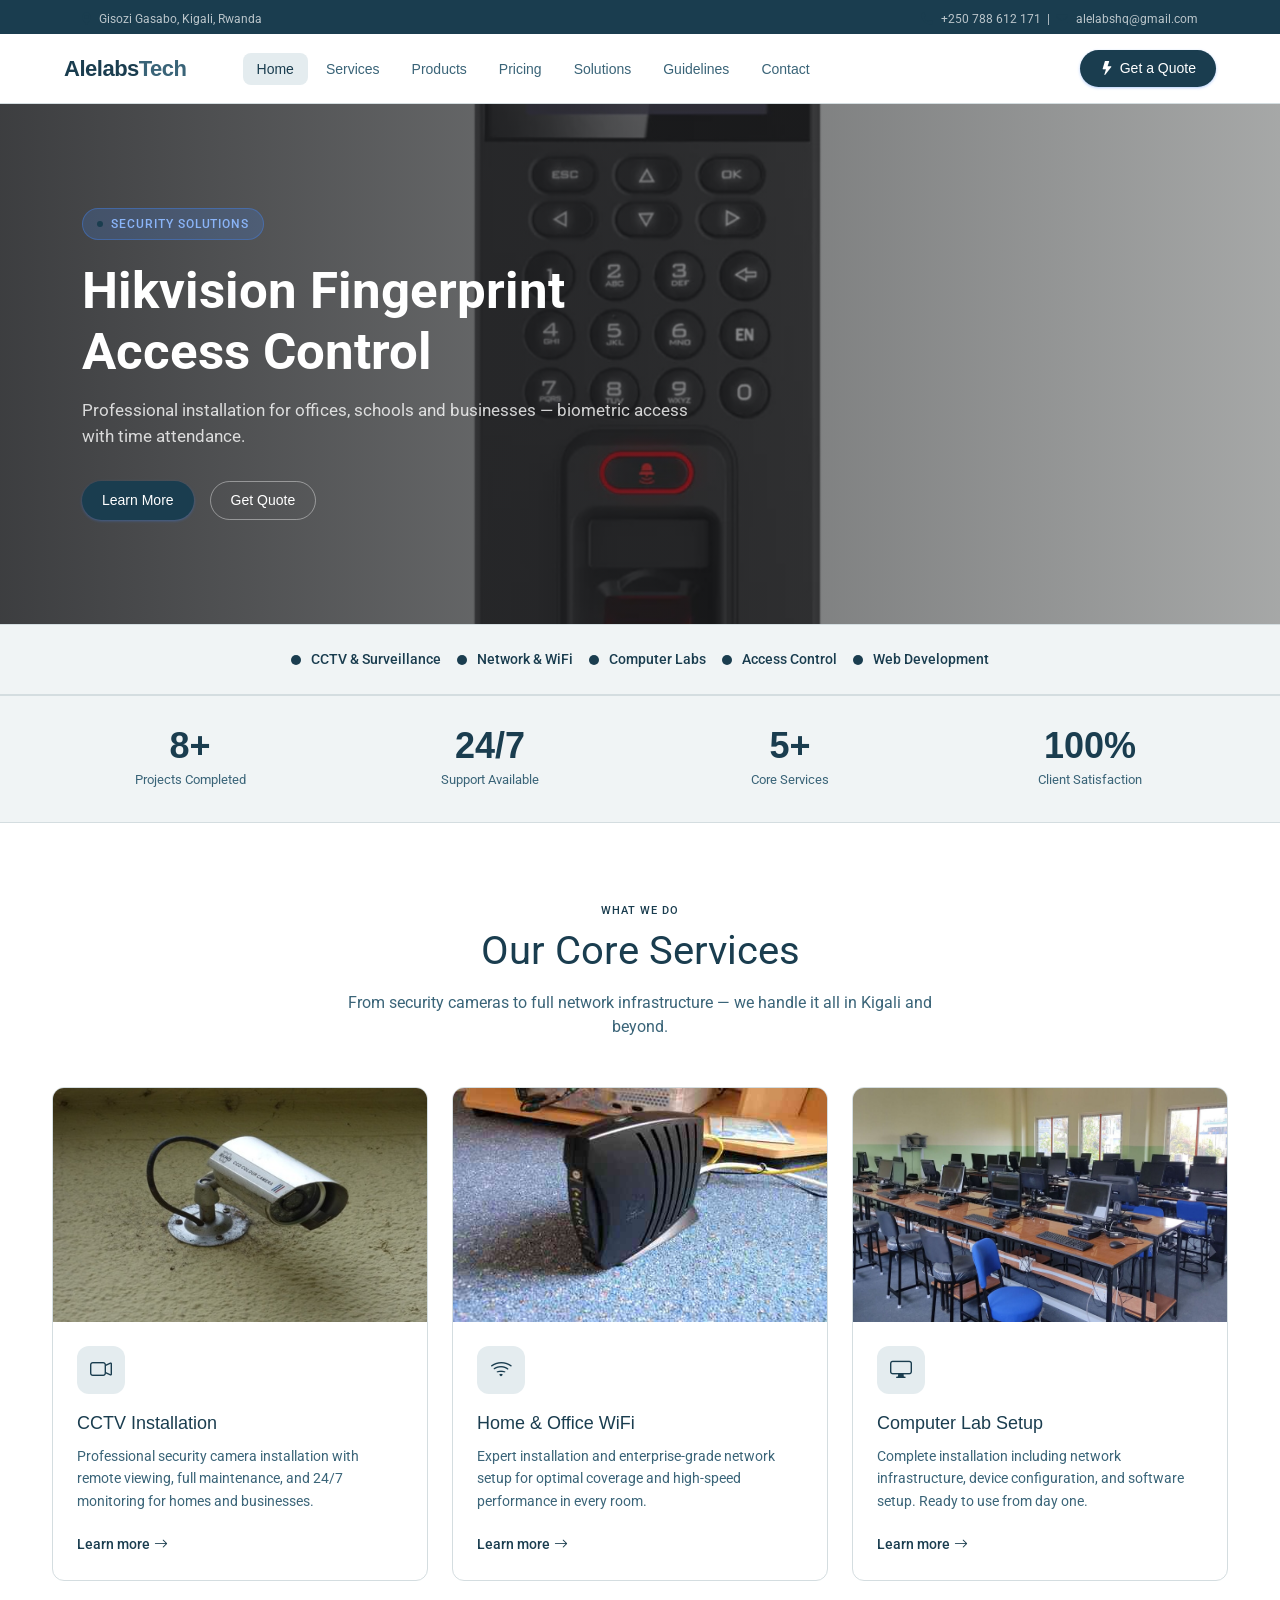
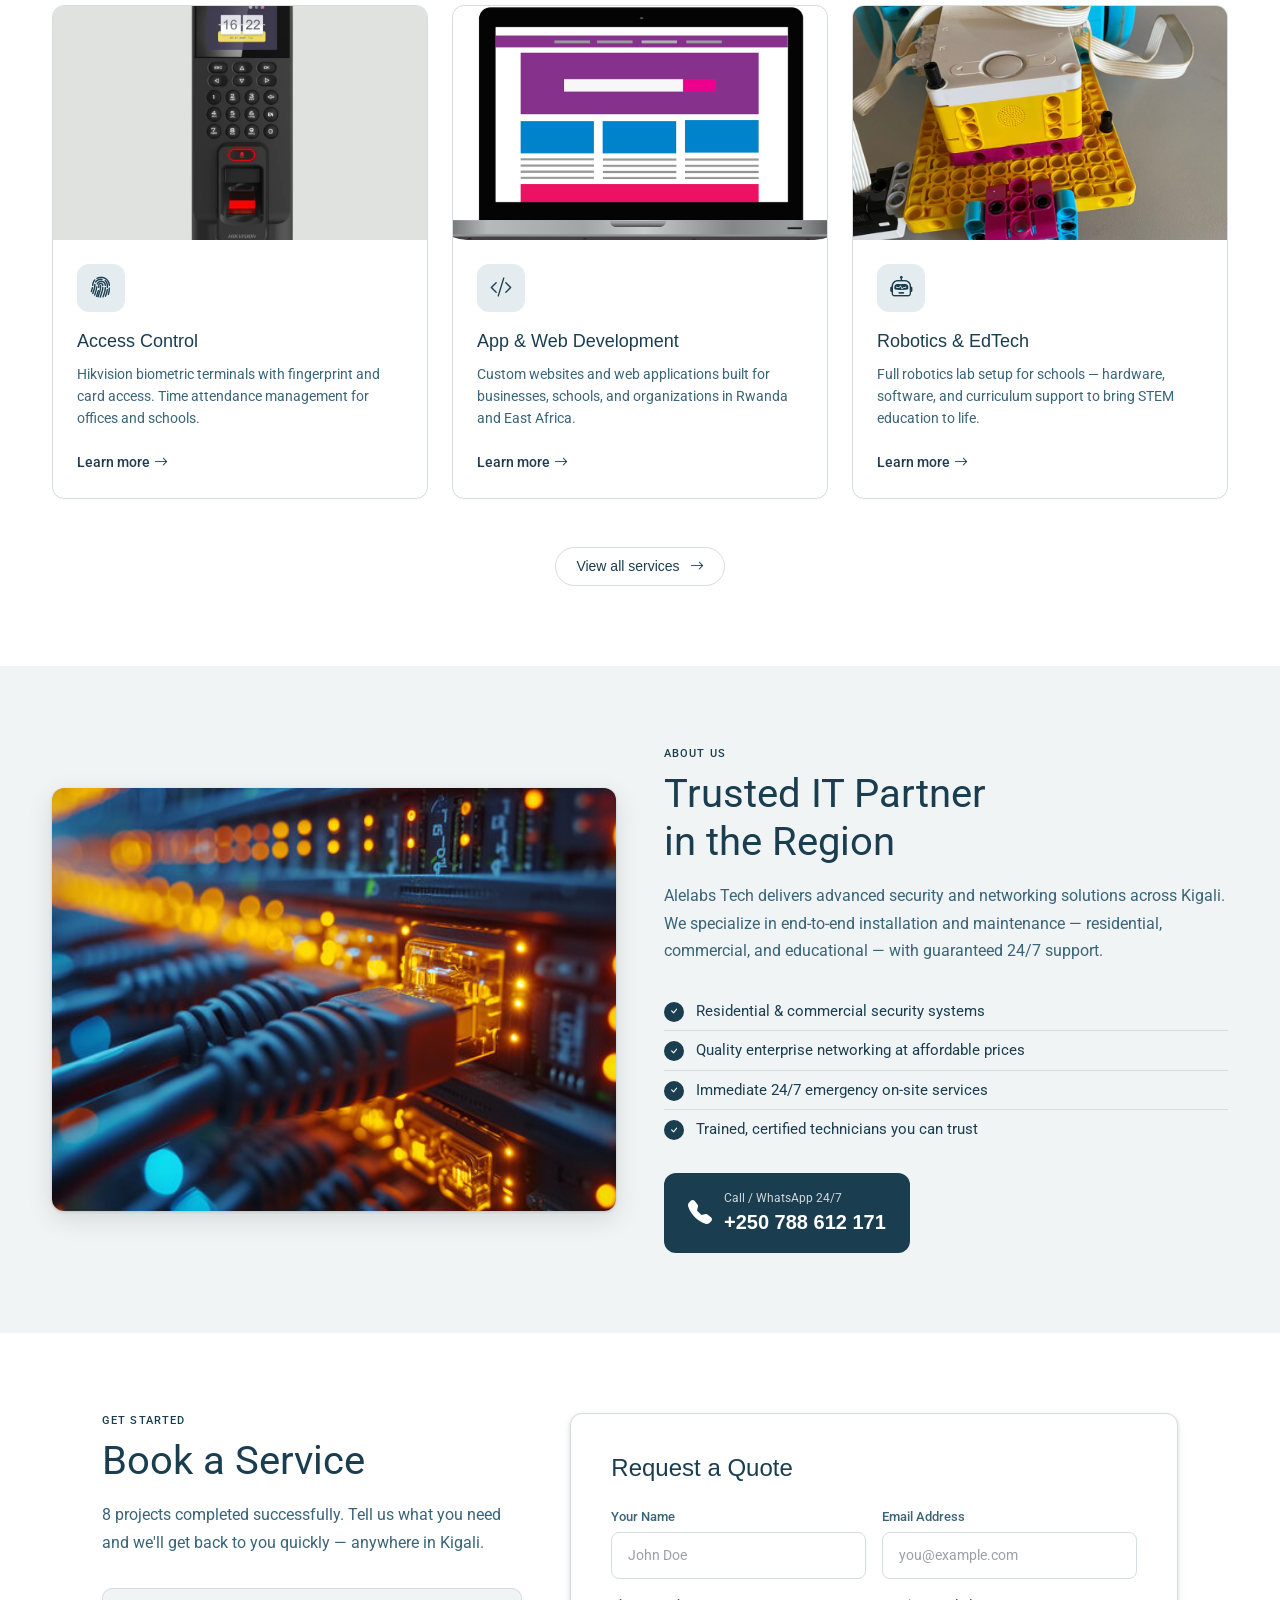
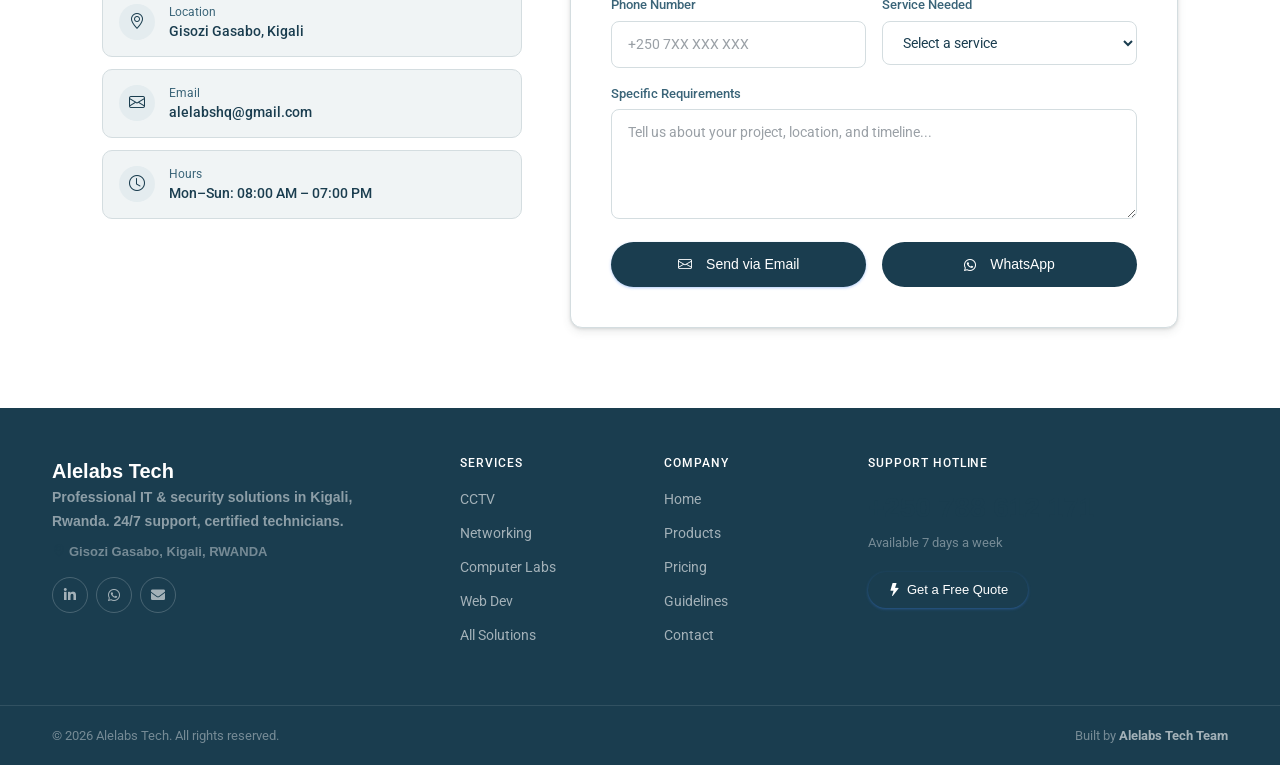
==== index.html @ 0fc512b7 "Update color scheme: Replace all hardcoded colors with CSS variables for consistent branding" ====
<!DOCTYPE html>
<html lang="en">
<head>
  <meta charset="utf-8">
  <title>Alelabs Tech — IT & Network Solutions in Kigali, Rwanda</title>
  <meta name="viewport" content="width=device-width, initial-scale=1.0">
  <meta name="description" content="Alelabs Tech provides professional CCTV, networking, computer lab, and access control solutions in Kigali, Rwanda. 24/7 expert support.">
  <meta name="keywords" content="CCTV installation, network solutions, computer lab, WiFi, Kigali, Rwanda, IT services">
  <link rel="icon" href="img/logo.jpg">

  <!-- Google Fonts -->
  <link rel="preconnect" href="https://fonts.googleapis.com">
  <link rel="preconnect" href="https://fonts.gstatic.com" crossorigin>
  <link href="https://fonts.googleapis.com/css2?family=Google+Sans:wght@400;500;700&family=Roboto:wght@300;400;500&display=swap" rel="stylesheet">

  <!-- Icons & Bootstrap -->
  <link href="https://cdnjs.cloudflare.com/ajax/libs/font-awesome/5.15.4/css/all.min.css" rel="stylesheet">
  <link href="https://cdn.jsdelivr.net/npm/bootstrap-icons@1.10.5/font/bootstrap-icons.css" rel="stylesheet">
  <link href="https://cdn.jsdelivr.net/npm/bootstrap@5.3.0/dist/css/bootstrap.min.css" rel="stylesheet">
  <link href="https://cdnjs.cloudflare.com/ajax/libs/OwlCarousel2/2.3.4/assets/owl.carousel.min.css" rel="stylesheet">

  <link rel="stylesheet" href="css/style.css">
</head>
<body>

<!-- Spinner -->
<div id="spinner">
  <div class="g-spinner"></div>
</div>

<!-- Google 4-color divider -->
<div class="g-divider">
  <span class="d1"></span><span class="d2"></span><span class="d3"></span><span class="d4"></span>
</div>

<!-- Top bar -->
<div class="top-bar d-none d-lg-block">
  <div class="container d-flex justify-content-between">
    <span><i class="fa fa-map-marker-alt me-2" style="color:var(--g-blue)"></i>Gisozi Gasabo, Kigali, Rwanda</span>
    <span>
      <i class="fa fa-phone-alt me-2" style="color:var(--g-blue)"></i>+250 788 612 171
      &nbsp;|&nbsp;
      <i class="fa fa-envelope me-2" style="color:var(--g-blue)"></i>alelabshq@gmail.com
    </span>
  </div>
</div>

<!-- Navbar -->
<nav class="g-navbar" id="navbar">
  <div class="container" style="max-width:1200px;">
    <a href="index.html" class="brand-name me-4" style="font-family:'Google Sans',sans-serif;font-size:22px;font-weight:700;text-decoration:none;color:var(--g-dark);">
      <span class="b">A</span><span class="r">l</span><span class="y">e</span><span class="g">l</span><span class="b2">abs</span><span style="color:var(--g-mid);">Tech</span>
    </a>
    <ul class="g-nav-links" id="navLinks">
      <li><a href="index.html" class="active">Home</a></li>
      <li><a href="#services">Services</a></li>
      <li><a href="products.html">Products</a></li>
      <li><a href="pricing.html">Pricing</a></li>
      <li><a href="solutions.html">Solutions</a></li>
      <li><a href="guidelines.html">Guidelines</a></li>
      <li><a href="contact.html">Contact</a></li>
    </ul>
    <div class="ms-auto d-flex align-items-center gap-2">
      <a href="#book" class="btn-g btn-g-blue d-none d-md-inline-flex">
        <i class="bi bi-lightning-fill"></i> Get a Quote
      </a>
      <button class="g-hamburger" id="hamburger" aria-label="Menu">
        <i class="bi bi-list" style="font-size:24px;"></i>
      </button>
    </div>
  </div>
</nav>

<!-- ===== HERO CAROUSEL ===== -->
<div class="g-hero-carousel position-relative">
  <div class="owl-carousel header-carousel">

    <div class="g-carousel-item">
      <img src="img/Terminal-2.png" alt="Access Control">
      <div class="g-carousel-overlay"></div>
      <div class="container position-relative" style="z-index:3;">
        <div class="g-carousel-content">
          <div style="display:inline-flex;align-items:center;gap:8px;background:rgba(66,133,244,.2);border:1px solid rgba(66,133,244,.4);color:#8ab4f8;font-size:12px;font-weight:500;letter-spacing:.08em;text-transform:uppercase;padding:6px 14px;border-radius:20px;margin-bottom:20px;">
            <span style="width:6px;height:6px;border-radius:50%;background:var(--g-blue);"></span> Security Solutions
          </div>
          <h1>Hikvision Fingerprint<br>Access Control</h1>
          <p>Professional installation for offices, schools and businesses — biometric access with time attendance.</p>
          <div class="d-flex gap-3 flex-wrap">
            <a href="contact.html" class="btn-g btn-g-blue">Learn More</a>
            <a href="#book" class="btn-g btn-g-outline" style="color:var(--g-white);border-color:rgba(255,255,255,.4);">Get Quote</a>
          </div>
        </div>
      </div>
    </div>

    <div class="g-carousel-item">
      <img src="img/cctvbg.jpg" alt="CCTV Installation">
      <div class="g-carousel-overlay"></div>
      <div class="container position-relative" style="z-index:3;">
        <div class="g-carousel-content">
          <div style="display:inline-flex;align-items:center;gap:8px;background:rgba(234,67,53,.2);border:1px solid rgba(234,67,53,.4);color:#f28b82;font-size:12px;font-weight:500;letter-spacing:.08em;text-transform:uppercase;padding:6px 14px;border-radius:20px;margin-bottom:20px;">
            <span style="width:6px;height:6px;border-radius:50%;background:var(--g-blue);"></span> CCTV & Surveillance
          </div>
          <h1>Professional CCTV<br>Installation</h1>
          <p>Expert security camera setup for homes and businesses. Complete installation with ongoing maintenance included.</p>
          <div class="d-flex gap-3 flex-wrap">
            <a href="service-cctv.html" class="btn-g btn-g-blue">Learn More</a>
            <a href="#book" class="btn-g btn-g-outline" style="color:var(--g-white);border-color:rgba(255,255,255,.4);">Get Quote</a>
          </div>
        </div>
      </div>
    </div>

    <div class="g-carousel-item">
      <img src="img/bgs1.jpg" alt="Network Solutions">
      <div class="g-carousel-overlay"></div>
      <div class="container position-relative" style="z-index:3;">
        <div class="g-carousel-content">
          <div style="display:inline-flex;align-items:center;gap:8px;background:rgba(52,168,83,.2);border:1px solid rgba(52,168,83,.4);color:#81c995;font-size:12px;font-weight:500;letter-spacing:.08em;text-transform:uppercase;padding:6px 14px;border-radius:20px;margin-bottom:20px;">
            <span style="width:6px;height:6px;border-radius:50%;background:var(--g-blue);"></span> Network Infrastructure
          </div>
          <h1>Enterprise Network<br>Solutions</h1>
          <p>Professional WiFi installation and network infrastructure for optimal coverage and performance.</p>
          <div class="d-flex gap-3 flex-wrap">
            <a href="service-networking.html" class="btn-g btn-g-blue">Learn More</a>
            <a href="#book" class="btn-g btn-g-outline" style="color:var(--g-white);border-color:rgba(255,255,255,.4);">Get Quote</a>
          </div>
        </div>
      </div>
    </div>

    <div class="g-carousel-item">
      <img src="img/labres.jpg" alt="Computer Lab Setup">
      <div class="g-carousel-overlay"></div>
      <div class="container position-relative" style="z-index:3;">
        <div class="g-carousel-content">
          <div style="display:inline-flex;align-items:center;gap:8px;background:rgba(251,188,5,.2);border:1px solid rgba(251,188,5,.4);color:#fdd663;font-size:12px;font-weight:500;letter-spacing:.08em;text-transform:uppercase;padding:6px 14px;border-radius:20px;margin-bottom:20px;">
            <span style="width:6px;height:6px;border-radius:50%;background:var(--g-blue);"></span> EdTech Infrastructure
          </div>
          <h1>Advanced Computer<br>Lab Setup</h1>
          <p>Complete lab installation — network, devices, software. Ready to learn from day one.</p>
          <div class="d-flex gap-3 flex-wrap">
            <a href="service-lab.html" class="btn-g btn-g-blue">Learn More</a>
            <a href="#book" class="btn-g btn-g-outline" style="color:var(--g-white);border-color:rgba(255,255,255,.4);">Get Quote</a>
          </div>
        </div>
      </div>
    </div>
  </div>
</div>

<!-- ===== SOLUTIONS STRIP ===== -->
<div class="g-solutions">
  <div class="container" style="max-width:1200px;">
    <div class="row g-3 justify-content-center">
      <div class="col-6 col-md-auto">
        <div class="g-solution-item">
          <span class="g-solution-dot" style="background:var(--g-blue);"></span>CCTV & Surveillance
        </div>
      </div>
      <div class="col-6 col-md-auto">
        <div class="g-solution-item">
          <span class="g-solution-dot" style="background:var(--g-blue);"></span>Network & WiFi
        </div>
      </div>
      <div class="col-6 col-md-auto">
        <div class="g-solution-item">
          <span class="g-solution-dot" style="background:var(--g-blue);"></span>Computer Labs
        </div>
      </div>
      <div class="col-6 col-md-auto">
        <div class="g-solution-item">
          <span class="g-solution-dot" style="background:var(--g-blue);"></span>Access Control
        </div>
      </div>
      <div class="col-6 col-md-auto">
        <div class="g-solution-item">
          <span class="g-solution-dot" style="background:var(--g-blue);"></span>Web Development
        </div>
      </div>
    </div>
  </div>
</div>

<!-- ===== STAT STRIP ===== -->
<div class="g-stat-strip">
  <div class="container" style="max-width:1200px;">
    <div class="row g-4 text-center">
      <div class="col-6 col-md-3">
        <div class="g-stat">
          <div class="g-stat-num" style="color:var(--g-blue);">8+</div>
          <div class="g-stat-label">Projects Completed</div>
        </div>
      </div>
      <div class="col-6 col-md-3">
        <div class="g-stat">
          <div class="g-stat-num" style="color:var(--g-blue);">24/7</div>
          <div class="g-stat-label">Support Available</div>
        </div>
      </div>
      <div class="col-6 col-md-3">
        <div class="g-stat">
          <div class="g-stat-num" style="color:var(--g-blue);">5+</div>
          <div class="g-stat-label">Core Services</div>
        </div>
      </div>
      <div class="col-6 col-md-3">
        <div class="g-stat">
          <div class="g-stat-num" style="color:var(--g-blue);">100%</div>
          <div class="g-stat-label">Client Satisfaction</div>
        </div>
      </div>
    </div>
  </div>
</div>

<!-- ===== SERVICES ===== -->
<section class="g-section" id="services">
  <div class="container" style="max-width:1200px;">
    <div class="text-center mb-5">
      <div class="g-section-label">What We Do</div>
      <h2 class="g-section-title">Our Core Services</h2>
      <p class="g-section-sub mx-auto" style="margin-top:8px;color:var(--g-mid);">From security cameras to full network infrastructure — we handle it all in Kigali and beyond.</p>
    </div>

    <div class="row g-4">
      <!-- CCTV -->
      <div class="col-lg-4 col-md-6">
        <div class="g-card">
          <img src="img/camera-1639219 (1).jpg" alt="CCTV Installation">
          <div class="g-card-body">
            <div class="g-card-icon" style="background:var(--g-blue-bg);">
              <i class="bi bi-camera-video" style="color:var(--g-blue);"></i>
            </div>
            <div class="g-card-title">CCTV Installation</div>
            <p class="g-card-text">Professional security camera installation with remote viewing, full maintenance, and 24/7 monitoring for homes and businesses.</p>
            <a href="service-cctv.html" class="g-card-link">Learn more <i class="bi bi-arrow-right"></i></a>
          </div>
        </div>
      </div>

      <!-- WiFi -->
      <div class="col-lg-4 col-md-6">
        <div class="g-card">
          <img src="img/wifirouter.jpg" alt="WiFi Solutions">
          <div class="g-card-body">
            <div class="g-card-icon" style="background:var(--g-blue-bg);">
              <i class="bi bi-wifi" style="color:var(--g-blue);"></i>
            </div>
            <div class="g-card-title">Home & Office WiFi</div>
            <p class="g-card-text">Expert installation and enterprise-grade network setup for optimal coverage and high-speed performance in every room.</p>
            <a href="service-networking.html" class="g-card-link">Learn more <i class="bi bi-arrow-right"></i></a>
          </div>
        </div>
      </div>

      <!-- Lab -->
      <div class="col-lg-4 col-md-6">
        <div class="g-card">
          <img src="img/labres.jpg" alt="Computer Lab">
          <div class="g-card-body">
            <div class="g-card-icon" style="background:var(--g-blue-bg);">
              <i class="bi bi-display" style="color:var(--g-blue);"></i>
            </div>
            <div class="g-card-title">Computer Lab Setup</div>
            <p class="g-card-text">Complete installation including network infrastructure, device configuration, and software setup. Ready to use from day one.</p>
            <a href="service-lab.html" class="g-card-link">Learn more <i class="bi bi-arrow-right"></i></a>
          </div>
        </div>
      </div>

      <!-- Access Control -->
      <div class="col-lg-4 col-md-6">
        <div class="g-card">
          <img src="img/Terminal-2.png" alt="Access Control">
          <div class="g-card-body">
            <div class="g-card-icon" style="background:var(--g-blue-bg);">
              <i class="bi bi-fingerprint" style="color:var(--g-blue);"></i>
            </div>
            <div class="g-card-title">Access Control</div>
            <p class="g-card-text">Hikvision biometric terminals with fingerprint and card access. Time attendance management for offices and schools.</p>
            <a href="contact.html" class="g-card-link">Learn more <i class="bi bi-arrow-right"></i></a>
          </div>
        </div>
      </div>

      <!-- Web Dev -->
      <div class="col-lg-4 col-md-6">
        <div class="g-card">
          <img src="img/webdev.png" alt="Web Development">
          <div class="g-card-body">
            <div class="g-card-icon" style="background:var(--g-blue-bg);">
              <i class="bi bi-code-slash" style="color:var(--g-blue);"></i>
            </div>
            <div class="g-card-title">App & Web Development</div>
            <p class="g-card-text">Custom websites and web applications built for businesses, schools, and organizations in Rwanda and East Africa.</p>
            <a href="service-website.html" class="g-card-link">Learn more <i class="bi bi-arrow-right"></i></a>
          </div>
        </div>
      </div>

      <!-- Robotics/EdTech -->
      <div class="col-lg-4 col-md-6">
        <div class="g-card">
          <img src="img/robots1.jpg" alt="Robotics Lab">
          <div class="g-card-body">
            <div class="g-card-icon" style="background:var(--g-blue-bg);">
              <i class="bi bi-robot" style="color:var(--g-blue);"></i>
            </div>
            <div class="g-card-title">Robotics & EdTech</div>
            <p class="g-card-text">Full robotics lab setup for schools — hardware, software, and curriculum support to bring STEM education to life.</p>
            <a href="solutions.html" class="g-card-link">Learn more <i class="bi bi-arrow-right"></i></a>
          </div>
        </div>
      </div>
    </div>

    <div class="text-center mt-5">
      <a href="service.html" class="btn-g btn-g-outline">View all services <i class="bi bi-arrow-right ms-1"></i></a>
    </div>
  </div>
</section>

<!-- ===== ABOUT ===== -->
<section class="g-section g-about">
  <div class="container" style="max-width:1200px;">
    <div class="row g-5 align-items-center">
      <div class="col-lg-6 order-2 order-lg-1">
        <img src="img/bgs.jpg" alt="Alelabs Tech Team" class="g-hero-image">
      </div>
      <div class="col-lg-6 order-1 order-lg-2">
        <div class="g-section-label">About Us</div>
        <h2 class="g-section-title">Trusted IT Partner<br>in the Region</h2>
        <p style="font-size:16px;color:var(--g-mid);line-height:1.7;margin-bottom:28px;">
          Alelabs Tech delivers advanced security and networking solutions across Kigali. We specialize in end-to-end installation and maintenance — residential, commercial, and educational — with guaranteed 24/7 support.
        </p>
        <ul class="g-checklist mb-4">
          <li>
            <span class="g-check-icon"><i class="bi bi-check" style="font-size:12px;"></i></span>
            Residential &amp; commercial security systems
          </li>
          <li>
            <span class="g-check-icon"><i class="bi bi-check" style="font-size:12px;"></i></span>
            Quality enterprise networking at affordable prices
          </li>
          <li>
            <span class="g-check-icon"><i class="bi bi-check" style="font-size:12px;"></i></span>
            Immediate 24/7 emergency on-site services
          </li>
          <li>
            <span class="g-check-icon"><i class="bi bi-check" style="font-size:12px;"></i></span>
            Trained, certified technicians you can trust
          </li>
        </ul>
        <div class="g-contact-chip d-inline-flex">
          <i class="bi bi-telephone-fill g-contact-chip-icon"></i>
          <div>
            <small>Call / WhatsApp 24/7</small>
            <strong>+250 788 612 171</strong>
          </div>
        </div>
      </div>
    </div>
  </div>
</section>

<!-- ===== BOOKING ===== -->
<section class="g-section" id="book" style="background:var(--g-white);">
  <div class="container" style="max-width:1100px;">
    <div class="row g-5">
      <div class="col-lg-5">
        <div class="g-section-label">Get Started</div>
        <h2 class="g-section-title">Book a Service</h2>
        <p style="font-size:16px;color:var(--g-mid);line-height:1.7;margin-bottom:32px;">
          8 projects completed successfully. Tell us what you need and we'll get back to you quickly — anywhere in Kigali.
        </p>

        <!-- contact chips -->
        <div style="display:flex;flex-direction:column;gap:12px;">
          <div style="display:flex;align-items:center;gap:14px;padding:14px 16px;border:1px solid var(--g-border);border-radius:10px;background:var(--g-light);">
            <div style="width:36px;height:36px;border-radius:50%;background:var(--g-blue-bg);display:flex;align-items:center;justify-content:center;">
              <i class="bi bi-geo-alt" style="color:var(--g-blue);"></i>
            </div>
            <div>
              <div style="font-size:12px;color:var(--g-mid);">Location</div>
              <div style="font-size:14px;font-weight:500;color:var(--g-dark);">Gisozi Gasabo, Kigali</div>
            </div>
          </div>
          <div style="display:flex;align-items:center;gap:14px;padding:14px 16px;border:1px solid var(--g-border);border-radius:10px;background:var(--g-light);">
            <div style="width:36px;height:36px;border-radius:50%;background:var(--g-blue-bg);display:flex;align-items:center;justify-content:center;">
              <i class="bi bi-envelope" style="color:var(--g-blue);"></i>
            </div>
            <div>
              <div style="font-size:12px;color:var(--g-mid);">Email</div>
              <div style="font-size:14px;font-weight:500;color:var(--g-dark);">alelabshq@gmail.com</div>
            </div>
          </div>
          <div style="display:flex;align-items:center;gap:14px;padding:14px 16px;border:1px solid var(--g-border);border-radius:10px;background:var(--g-light);">
            <div style="width:36px;height:36px;border-radius:50%;background:var(--g-blue-bg);display:flex;align-items:center;justify-content:center;">
              <i class="bi bi-clock" style="color:var(--g-blue);"></i>
            </div>
            <div>
              <div style="font-size:12px;color:var(--g-mid);">Hours</div>
              <div style="font-size:14px;font-weight:500;color:var(--g-dark);">Mon–Sun: 08:00 AM – 07:00 PM</div>
            </div>
          </div>
        </div>
      </div>

      <div class="col-lg-7">
        <div class="g-form-card">
          <h4 style="font-family:'Google Sans',sans-serif;font-weight:500;color:var(--g-dark);margin-bottom:24px;">Request a Quote</h4>
          <form id="home-booking-form">
            <div class="row g-3">
              <div class="col-md-6">
                <label class="g-label">Your Name</label>
                <input type="text" name="name" class="g-form-control" placeholder="John Doe" required>
              </div>
              <div class="col-md-6">
                <label class="g-label">Email Address</label>
                <input type="email" name="email" class="g-form-control" placeholder="you@example.com" required>
              </div>
              <div class="col-md-6">
                <label class="g-label">Phone Number</label>
                <input type="tel" name="phone" class="g-form-control" placeholder="+250 7XX XXX XXX">
              </div>
              <div class="col-md-6">
                <label class="g-label">Service Needed</label>
                <select name="service" class="g-form-control" required>
                  <option value="">Select a service</option>
                  <option>CCTV Installation</option>
                  <option>Network Solutions</option>
                  <option>Computer Lab Setup</option>
                  <option>Access Control</option>
                  <option>App & Website Services</option>
                  <option>Robotics / EdTech</option>
                </select>
              </div>
              <div class="col-12">
                <label class="g-label">Specific Requirements</label>
                <textarea name="requirements" class="g-form-control" rows="4" placeholder="Tell us about your project, location, and timeline..."></textarea>
              </div>
              <div class="col-12">
                <div class="d-flex gap-3">
                  <button type="button" id="home-quote-email-btn" class="btn-g btn-g-blue" style="flex:1;justify-content:center;padding:12px;">
                    <i class="bi bi-envelope me-2"></i>Send via Email
                  </button>
                  <button type="button" id="home-quote-whatsapp-btn" class="btn-g btn-g-green" style="flex:1;justify-content:center;padding:12px;">
                    <i class="fab fa-whatsapp me-2"></i>WhatsApp
                  </button>
                </div>
              </div>
            </div>
          </form>
        </div>
      </div>
    </div>
  </div>
</section>

<!-- ===== FOOTER ===== -->
<footer class="g-footer">
  <div class="container" style="max-width:1200px;">
    <div class="row g-5">
      <div class="col-lg-4">
        <span class="g-footer-brand">
          <span>Alelabs Tech
        </span>
        <p style="font-size:14px;color:rgba(255,255,255,.5);line-height:1.7;margin-bottom:8px;">
          Professional IT & security solutions in Kigali, Rwanda. 24/7 support, certified technicians.
        </p>
        <p style="font-size:13px;color:rgba(255,255,255,.4);">
          <i class="bi bi-geo-alt me-1" style="color:var(--g-blue);"></i>Gisozi Gasabo, Kigali, RWANDA
        </p>
        <div class="g-social">
          <a href="#"><i class="fab fa-linkedin-in"></i></a>
          <a href="#"><i class="fab fa-whatsapp"></i></a>
          <a href="mailto:alelabshq@gmail.com"><i class="fa fa-envelope"></i></a>
        </div>
      </div>

      <div class="col-6 col-lg-2">
        <h6>Services</h6>
        <ul class="g-footer-links">
          <li><a href="service-cctv.html">CCTV</a></li>
          <li><a href="service-networking.html">Networking</a></li>
          <li><a href="service-lab.html">Computer Labs</a></li>
          <li><a href="service-website.html">Web Dev</a></li>
          <li><a href="solutions.html">All Solutions</a></li>
        </ul>
      </div>

      <div class="col-6 col-lg-2">
        <h6>Company</h6>
        <ul class="g-footer-links">
          <li><a href="index.html">Home</a></li>
          <li><a href="products.html">Products</a></li>
          <li><a href="pricing.html">Pricing</a></li>
          <li><a href="guidelines.html">Guidelines</a></li>
          <li><a href="contact.html">Contact</a></li>
        </ul>
      </div>

      <div class="col-lg-4">
        <h6>Support Hotline</h6>
        <div style="font-size:28px;font-family:'Google Sans',sans-serif;font-weight:700;color:var(--g-blue);margin-bottom:4px;">+250 788 612 171</div>
        <p style="font-size:13px;color:rgba(255,255,255,.4);margin-bottom:20px;">Available 7 days a week</p>
        <a href="#book" class="btn-g btn-g-blue" style="font-size:13px;">
          <i class="bi bi-lightning-fill"></i> Get a Free Quote
        </a>
      </div>
    </div>
  </div>

  <div class="g-footer-bottom">
    <div class="container d-flex justify-content-between flex-wrap gap-2" style="max-width:1200px;">
      <span>&copy; 2026 Alelabs Tech. All rights reserved.</span>
      <span>Built by <strong style="color:rgba(255,255,255,.6);">Alelabs Tech Team</strong></span>
    </div>
  </div>
</footer>

<!-- ===== SCRIPTS ===== -->
<script src="https://code.jquery.com/jquery-3.6.0.min.js"></script>
<script src="https://cdn.jsdelivr.net/npm/bootstrap@5.3.0/dist/js/bootstrap.bundle.min.js"></script>
<script src="https://cdnjs.cloudflare.com/ajax/libs/OwlCarousel2/2.3.4/owl.carousel.min.js"></script>

<script>
  // Spinner
  window.addEventListener('load', function() {
    setTimeout(function() {
      var s = document.getElementById('spinner');
      s.classList.add('hide');
    }, 600);
  });

  // Hamburger
  document.getElementById('hamburger').addEventListener('click', function() {
    document.getElementById('navLinks').classList.toggle('open');
  });

  // Carousel
  $(document).ready(function() {
    if ($.fn.owlCarousel) {
      $(".header-carousel").owlCarousel({
        autoplay: true,
        autoplayTimeout: 5000,
        smartSpeed: 1000,
        items: 1,
        loop: true,
        nav: false,
        dots: false,
        animateOut: 'fadeOut'
      });
    }
  });

  // WhatsApp booking
  document.getElementById('home-quote-whatsapp-btn').addEventListener('click', function() {
    var f = document.getElementById('home-booking-form');
    var msg = encodeURIComponent(
      'Hello Alelabs Tech!\n\nService: ' + f.service.value +
      '\nName: ' + f.name.value +
      '\nPhone: ' + f.phone.value +
      '\nNotes: ' + f.requirements.value
    );
    window.open('https://wa.me/250788612171?text=' + msg, '_blank');
  });

  // Email booking
  document.getElementById('home-quote-email-btn').addEventListener('click', function() {
    var f = document.getElementById('home-booking-form');
    var subject = encodeURIComponent('Service Quote: ' + f.service.value);
    var body = encodeURIComponent(
      'Hello,\n\nService: ' + f.service.value +
      '\nName: ' + f.name.value +
      '\nPhone: ' + f.phone.value +
      '\nNotes: ' + f.requirements.value
    );
    window.location.href = 'mailto:alelabshq@gmail.com?subject=' + subject + '&body=' + body;
  });

  // Sticky nav shadow
  window.addEventListener('scroll', function() {
    var nav = document.getElementById('navbar');
    if (window.scrollY > 10) {
      nav.style.boxShadow = '0 1px 3px rgba(60,64,67,.15), 0 4px 8px rgba(60,64,67,.1)';
    } else {
      nav.style.boxShadow = 'none';
    }
  });
</script>
</body>
</html>
---- css/style.css ----
/* =========================================
   ALELABS TECH — Google-Inspired Design
   ========================================= */

@import url('https://fonts.googleapis.com/css2?family=Google+Sans:wght@400;500;700&family=Roboto:wght@300;400;500;700&display=swap');

:root {
  --g-blue:   #1A3D4F;
  --g-red:    #1A3D4F;
  --g-yellow: #1A3D4F;
  --g-green:  #1A3D4F;
  --g-dark:   #1A3D4F;
  --g-mid:    #3A6478;
  --g-light:  #F0F4F5;
  --g-white:  #FFFFFF;
  --g-border: #D4DDE0;
  --g-blue-bg:#E4ECEF;
  --g-shadow: 0 1px 3px rgba(60,64,67,.15), 0 4px 8px rgba(60,64,67,.10);
  --g-shadow-hover: 0 1px 3px rgba(60,64,67,.20), 0 8px 24px rgba(60,64,67,.15);
  --g-radius: 8px;
  --g-radius-lg: 12px;
  --g-radius-pill: 24px;
}

*, *::before, *::after { box-sizing: border-box; }

body {
  font-family: 'Roboto', sans-serif;
  color: var(--g-dark);
  background: var(--g-white);
  margin: 0;
  -webkit-font-smoothing: antialiased;
}

h1, h2, h3, h4, h5, .brand-name {
  font-family: 'Google Sans', 'Roboto', sans-serif;
  font-weight: 500;
}

/* ---- SPINNER ---- */
#spinner {
  position: fixed; inset: 0; background: #fff;
  display: flex; align-items: center; justify-content: center;
  z-index: 9999; transition: opacity .4s;
}
#spinner.hide { opacity: 0; pointer-events: none; }

.g-spinner {
  width: 40px; height: 40px;
  border-radius: 50%;
  border: 3px solid var(--g-border);
  border-top-color: var(--g-blue);
  animation: gspin .8s linear infinite;
}
@keyframes gspin { to { transform: rotate(360deg); } }

/* ---- TOP BAR ---- */
.top-bar {
  background: var(--g-dark);
  color: rgba(255,255,255,.7);
  font-size: 12px;
  padding: 6px 0;
  font-family: 'Roboto', sans-serif;
}
.top-bar a { color: rgba(255,255,255,.7); text-decoration: none; }
.top-bar a:hover { color: #fff; }

/* ---- NAVBAR ---- */
.g-navbar {
  background: var(--g-white);
  border-bottom: 1px solid var(--g-border);
  position: sticky; top: 0; z-index: 1000;
  padding: 0;
}
.g-navbar .container {
  display: flex; align-items: center;
  padding: 16px 24px; gap: 32px;
}
.brand-name {
  font-size: 22px;
  font-weight: 700;
  letter-spacing: -0.5px;
  text-decoration: none;
  color: var(--g-dark);
}
.brand-name span.b { color: var(--g-blue); }
.brand-name span.r { color: var(--g-red); }
.brand-name span.y { color: var(--g-yellow); }
.brand-name span.g { color: var(--g-green); }
.brand-name span.b2 { color: var(--g-blue); }

.g-nav-links {
  display: flex; align-items: center; gap: 4px;
  list-style: none; margin: 0; padding: 0; flex: 1;
}
.g-nav-links a {
  font-family: 'Google Sans', sans-serif;
  font-size: 14px; font-weight: 500;
  color: var(--g-mid);
  text-decoration: none;
  padding: 8px 14px;
  border-radius: var(--g-radius);
  transition: background .15s, color .15s;
}
.g-nav-links a:hover, .g-nav-links a.active {
  background: var(--g-blue-bg);
  color: var(--g-blue);
}

.btn-g {
  display: inline-flex; align-items: center; gap: 6px;
  font-family: 'Google Sans', sans-serif;
  font-size: 14px; font-weight: 500;
  padding: 8px 20px;
  border-radius: var(--g-radius-pill);
  border: none; cursor: pointer;
  text-decoration: none; transition: .2s;
  white-space: nowrap;
}
.btn-g-blue {
  background: var(--g-blue); color: #fff;
  box-shadow: 0 1px 3px rgba(66,133,244,.4);
}
.btn-g-blue:hover {
  background: #1a73e8; color: #fff;
  box-shadow: 0 2px 6px rgba(66,133,244,.5);
}
.btn-g-outline {
  background: transparent; color: var(--g-blue);
  border: 1px solid var(--g-border);
}
.btn-g-outline:hover { background: var(--g-blue-bg); }
.btn-g-white { background: #fff; color: var(--g-dark); }
.btn-g-white:hover { background: #f1f3f4; }
.btn-g-green { background: var(--g-green); color: #fff; }
.btn-g-green:hover { background: #2d9248; color: #fff; }

/* hamburger */
.g-hamburger {
  display: none; background: none; border: none;
  padding: 8px; cursor: pointer; color: var(--g-mid);
}

/* ---- HERO ---- */
.g-hero {
  padding: 80px 0 60px;
  background: var(--g-white);
  position: relative; overflow: hidden;
}
.g-hero-bg-dots {
  position: absolute; inset: 0;
  background-image: radial-gradient(circle, var(--g-border) 1px, transparent 1px);
  background-size: 32px 32px;
  opacity: .5;
  pointer-events: none;
}
.g-hero-eyebrow {
  display: inline-flex; align-items: center; gap: 8px;
  font-size: 12px; font-weight: 500; letter-spacing: .08em; text-transform: uppercase;
  color: var(--g-blue); background: var(--g-blue-bg);
  padding: 6px 14px; border-radius: 20px; margin-bottom: 24px;
}
.g-hero h1 {
  font-size: clamp(36px, 5vw, 60px);
  line-height: 1.15;
  color: var(--g-dark);
  margin: 0 0 20px;
  font-weight: 400;
}
.g-hero h1 strong { font-weight: 700; }
.g-hero p {
  font-size: 18px; line-height: 1.7;
  color: var(--g-mid); max-width: 540px; margin: 0 0 36px;
}
.g-hero-actions { display: flex; gap: 12px; flex-wrap: wrap; }
.g-hero-image {
  border-radius: var(--g-radius-lg);
  box-shadow: var(--g-shadow-hover);
  width: 100%; object-fit: cover;
  aspect-ratio: 4/3;
}

/* ---- STAT STRIP ---- */
.g-stat-strip {
  background: var(--g-light);
  border-top: 1px solid var(--g-border);
  border-bottom: 1px solid var(--g-border);
  padding: 32px 0;
}
.g-stat { text-align: center; }
.g-stat-num {
  font-family: 'Google Sans', sans-serif;
  font-size: 36px; font-weight: 700;
  line-height: 1;
  margin-bottom: 6px;
}
.g-stat-label { font-size: 13px; color: var(--g-mid); }

/* ---- SECTION HEADERS ---- */
.g-section { padding: 80px 0; }
.g-section-label {
  font-size: 11px; letter-spacing: .1em; text-transform: uppercase;
  color: var(--g-blue); font-weight: 500; margin-bottom: 8px;
}
.g-section-title {
  font-size: clamp(28px, 4vw, 40px);
  font-weight: 400; color: var(--g-dark);
  margin: 0 0 16px;
}
.g-section-sub {
  font-size: 16px; color: var(--g-mid); max-width: 600px;
}

/* ---- SERVICE CARDS ---- */
.g-card {
  background: var(--g-white);
  border: 1px solid var(--g-border);
  border-radius: var(--g-radius-lg);
  overflow: hidden;
  transition: box-shadow .2s, transform .2s;
  height: 100%;
}
.g-card:hover {
  box-shadow: var(--g-shadow-hover);
  transform: translateY(-4px);
}
.g-card img {
  width: 100%; aspect-ratio: 16/10;
  object-fit: cover; display: block;
}
.g-card-body { padding: 24px; }
.g-card-icon {
  width: 48px; height: 48px; border-radius: 12px;
  display: flex; align-items: center; justify-content: center;
  margin-bottom: 16px; font-size: 22px;
}
.g-card-title {
  font-family: 'Google Sans', sans-serif;
  font-size: 18px; font-weight: 500;
  color: var(--g-dark); margin: 0 0 8px;
}
.g-card-text { font-size: 14px; color: var(--g-mid); line-height: 1.6; margin: 0 0 20px; }
.g-card-link {
  font-size: 14px; font-weight: 500;
  color: var(--g-blue); text-decoration: none;
  display: inline-flex; align-items: center; gap: 4px;
}
.g-card-link:hover { text-decoration: underline; }

/* ---- ABOUT SECTION ---- */
.g-about { background: var(--g-light); }
.g-checklist { list-style: none; padding: 0; margin: 0 0 32px; }
.g-checklist li {
  display: flex; align-items: flex-start; gap: 12px;
  font-size: 15px; color: var(--g-dark);
  padding: 8px 0; border-bottom: 1px solid var(--g-border);
}
.g-checklist li:last-child { border-bottom: none; }
.g-check-icon {
  width: 20px; height: 20px; border-radius: 50%;
  background: var(--g-green); color: #fff;
  display: flex; align-items: center; justify-content: center;
  font-size: 11px; flex-shrink: 0; margin-top: 2px;
}
.g-contact-chip {
  display: inline-flex; align-items: center; gap: 12px;
  background: var(--g-blue); color: #fff;
  padding: 16px 24px; border-radius: var(--g-radius-lg);
}
.g-contact-chip-icon { font-size: 24px; }
.g-contact-chip small { font-size: 12px; opacity: .8; display: block; }
.g-contact-chip strong { font-size: 20px; font-family: 'Google Sans', sans-serif; }

/* ---- BOOKING SECTION ---- */
.g-form-card {
  background: var(--g-white);
  border: 1px solid var(--g-border);
  border-radius: var(--g-radius-lg);
  padding: 40px;
  box-shadow: var(--g-shadow);
}
.g-form-control {
  width: 100%; padding: 12px 16px;
  border: 1px solid var(--g-border);
  border-radius: var(--g-radius);
  font-family: 'Roboto', sans-serif;
  font-size: 14px; color: var(--g-dark);
  background: var(--g-white);
  transition: border-color .15s, box-shadow .15s;
  outline: none;
}
.g-form-control:focus {
  border-color: var(--g-blue);
  box-shadow: 0 0 0 3px rgba(66,133,244,.15);
}
.g-form-control::placeholder { color: #9AA0A6; }
.g-label {
  font-size: 13px; font-weight: 500; color: var(--g-mid);
  margin-bottom: 6px; display: block;
}

/* ---- PRODUCT CHIP ---- */
.g-chip {
  display: inline-flex; align-items: center; gap: 6px;
  font-size: 12px; font-weight: 500;
  padding: 4px 12px; border-radius: 16px;
  border: 1px solid var(--g-border);
  color: var(--g-mid); background: var(--g-white);
}

/* ---- FOOTER ---- */
.g-footer {
  background: var(--g-dark); color: rgba(255,255,255,.7);
  padding: 48px 0 0;
}
.g-footer-brand {
  font-family: 'Google Sans', sans-serif;
  font-size: 20px; color: #fff;
  font-weight: 700; margin-bottom: 8px;
  display: block;
}
.g-footer h6 {
  font-size: 12px; text-transform: uppercase;
  letter-spacing: .08em; color: #fff; margin-bottom: 16px;
}
.g-footer-links { list-style: none; padding: 0; margin: 0; }
.g-footer-links li { margin-bottom: 10px; }
.g-footer-links a {
  font-size: 14px; color: rgba(255,255,255,.6);
  text-decoration: none; transition: color .15s;
}
.g-footer-links a:hover { color: #fff; }
.g-footer-bottom {
  border-top: 1px solid rgba(255,255,255,.1);
  margin-top: 48px; padding: 20px 0;
  font-size: 13px; color: rgba(255,255,255,.4);
}
.g-social {
  display: flex; gap: 8px; margin-top: 16px;
}
.g-social a {
  width: 36px; height: 36px; border-radius: 50%;
  border: 1px solid rgba(255,255,255,.2);
  display: flex; align-items: center; justify-content: center;
  color: rgba(255,255,255,.6); font-size: 14px;
  text-decoration: none; transition: .2s;
}
.g-social a:hover { background: rgba(255,255,255,.1); color: #fff; }

/* ---- DIVIDER COLORS ---- */
.g-divider { height: 4px; display: flex; }
.g-divider span { flex: 1; }
.g-divider .d1 { background: var(--g-blue); }
.g-divider .d2 { background: var(--g-red); }
.g-divider .d3 { background: var(--g-yellow); }
.g-divider .d4 { background: var(--g-green); }

/* ---- CAROUSEL ---- */
.g-hero-carousel { position: relative; }
.g-carousel-item {
  min-height: 520px; position: relative; display: flex;
  align-items: center;
}
.g-carousel-item img {
  position: absolute; inset: 0;
  width: 100%; height: 100%; object-fit: cover;
}
.g-carousel-overlay {
  position: absolute; inset: 0;
  background: linear-gradient(90deg, rgba(32,33,36,.85) 0%, rgba(32,33,36,.3) 100%);
}
.g-carousel-content {
  position: relative; z-index: 2;
  padding: 60px 0; max-width: 640px;
}
.g-carousel-content h1 {
  font-size: clamp(28px, 4vw, 52px);
  color: #fff; font-weight: 700; margin-bottom: 16px;
}
.g-carousel-content p { font-size: 17px; color: rgba(255,255,255,.8); margin-bottom: 32px; }
.g-carousel-dots {
  position: absolute; bottom: 24px; left: 50%;
  transform: translateX(-50%);
  display: flex; gap: 8px; z-index: 10;
}
.g-dot {
  width: 8px; height: 8px; border-radius: 50%;
  background: rgba(255,255,255,.4); cursor: pointer;
  transition: .2s; border: none;
}
.g-dot.active { background: #fff; width: 24px; border-radius: 4px; }
.g-carousel-arrow {
  position: absolute; top: 50%; transform: translateY(-50%);
  width: 44px; height: 44px; border-radius: 50%;
  background: rgba(255,255,255,.15); backdrop-filter: blur(8px);
  border: 1px solid rgba(255,255,255,.3);
  color: #fff; cursor: pointer; z-index: 10;
  display: flex; align-items: center; justify-content: center;
  transition: .2s;
}
.g-carousel-arrow:hover { background: rgba(255,255,255,.25); }
.g-carousel-arrow.prev { left: 20px; }
.g-carousel-arrow.next { right: 20px; }

/* ---- SOLUTIONS STRIP ---- */
.g-solutions {
  background: var(--g-light);
  border-top: 1px solid var(--g-border);
  border-bottom: 1px solid var(--g-border);
  padding: 24px 0;
}
.g-solution-item {
  display: flex; align-items: center; gap: 10px;
  font-size: 14px; color: var(--g-dark); font-weight: 500;
}
.g-solution-dot {
  width: 10px; height: 10px; border-radius: 50%; flex-shrink: 0;
}

/* ---- RESPONSIVE ---- */
@media (max-width: 768px) {
  .g-nav-links { display: none; }
  .g-nav-links.open { display: flex; flex-direction: column; position: absolute; top: 100%; left: 0; right: 0; background: #fff; border-bottom: 1px solid var(--g-border); padding: 12px 24px; }
  .g-hamburger { display: flex; }
  .g-hero { padding: 48px 0 40px; }
  .g-hero h1 { font-size: 32px; }
  .g-form-card { padding: 24px; }
  .g-carousel-item { min-height: 380px; }
  .g-carousel-content { padding: 40px 0; }
}
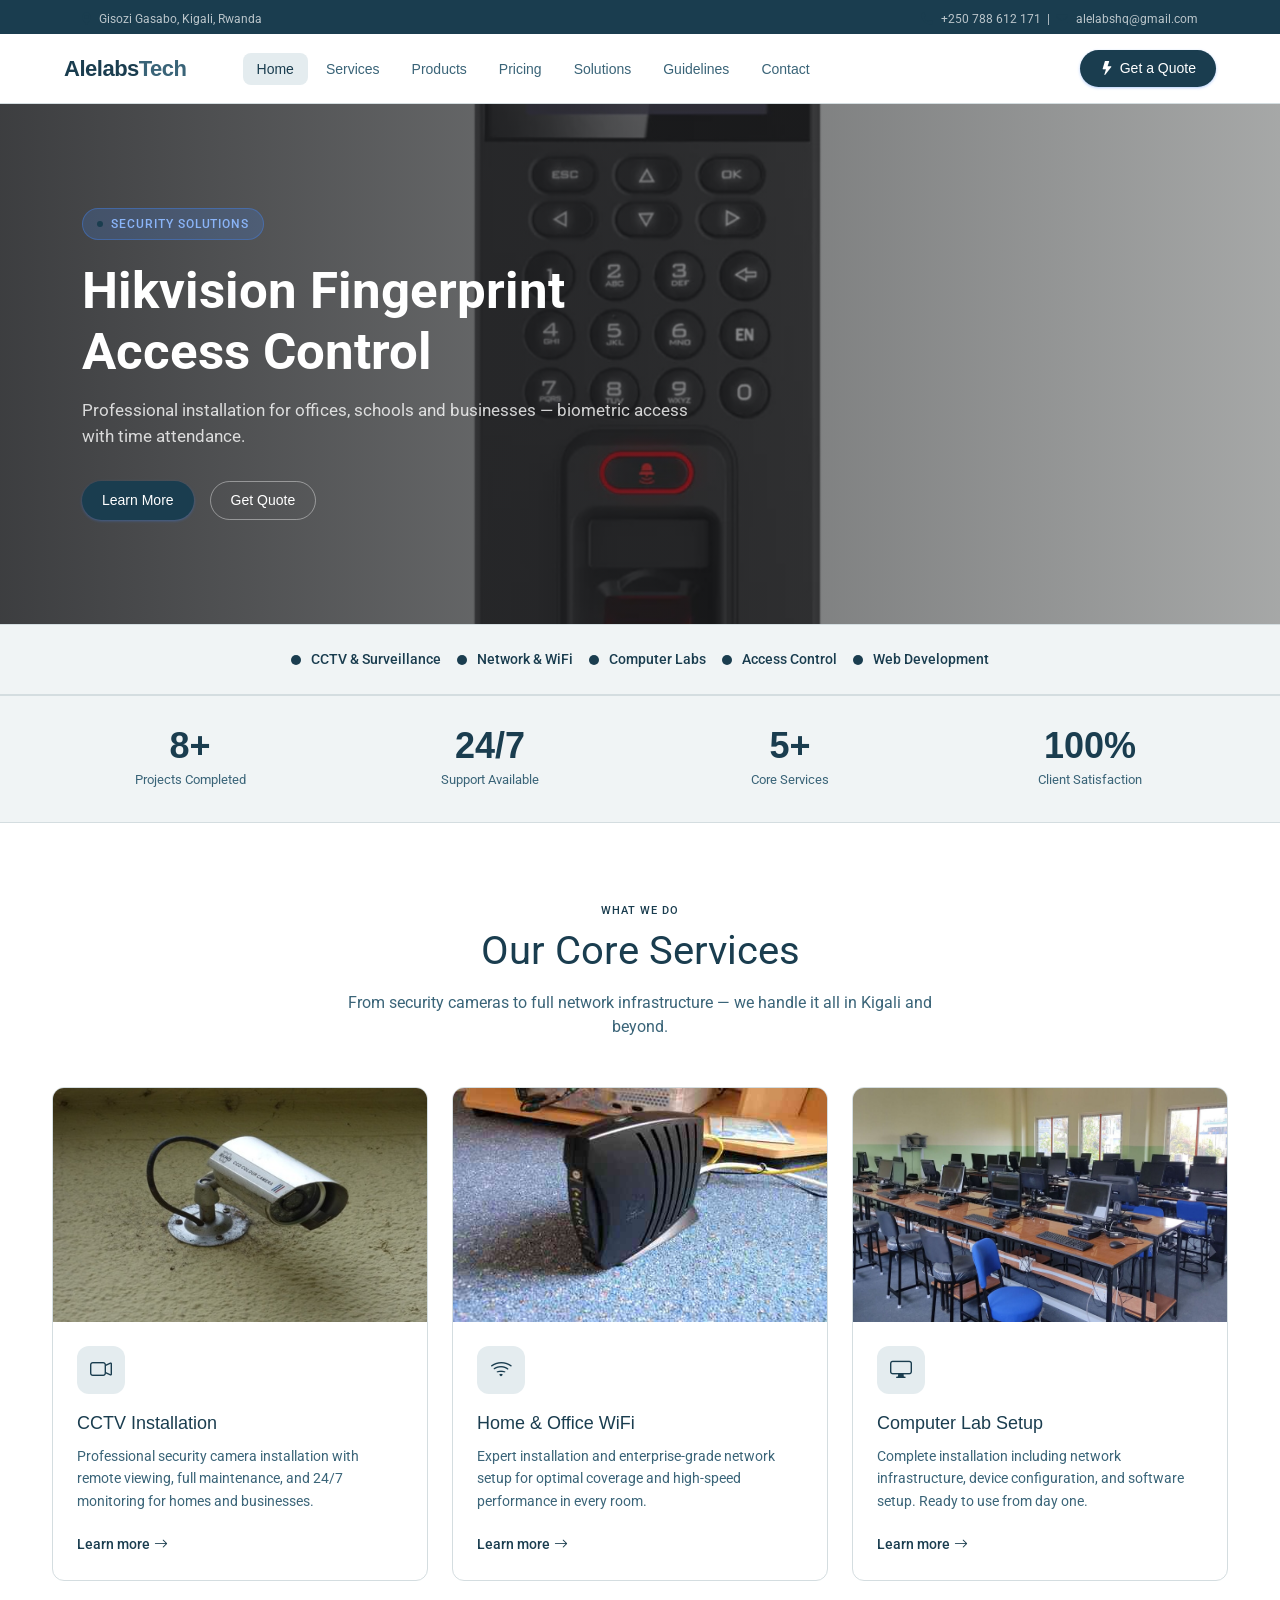
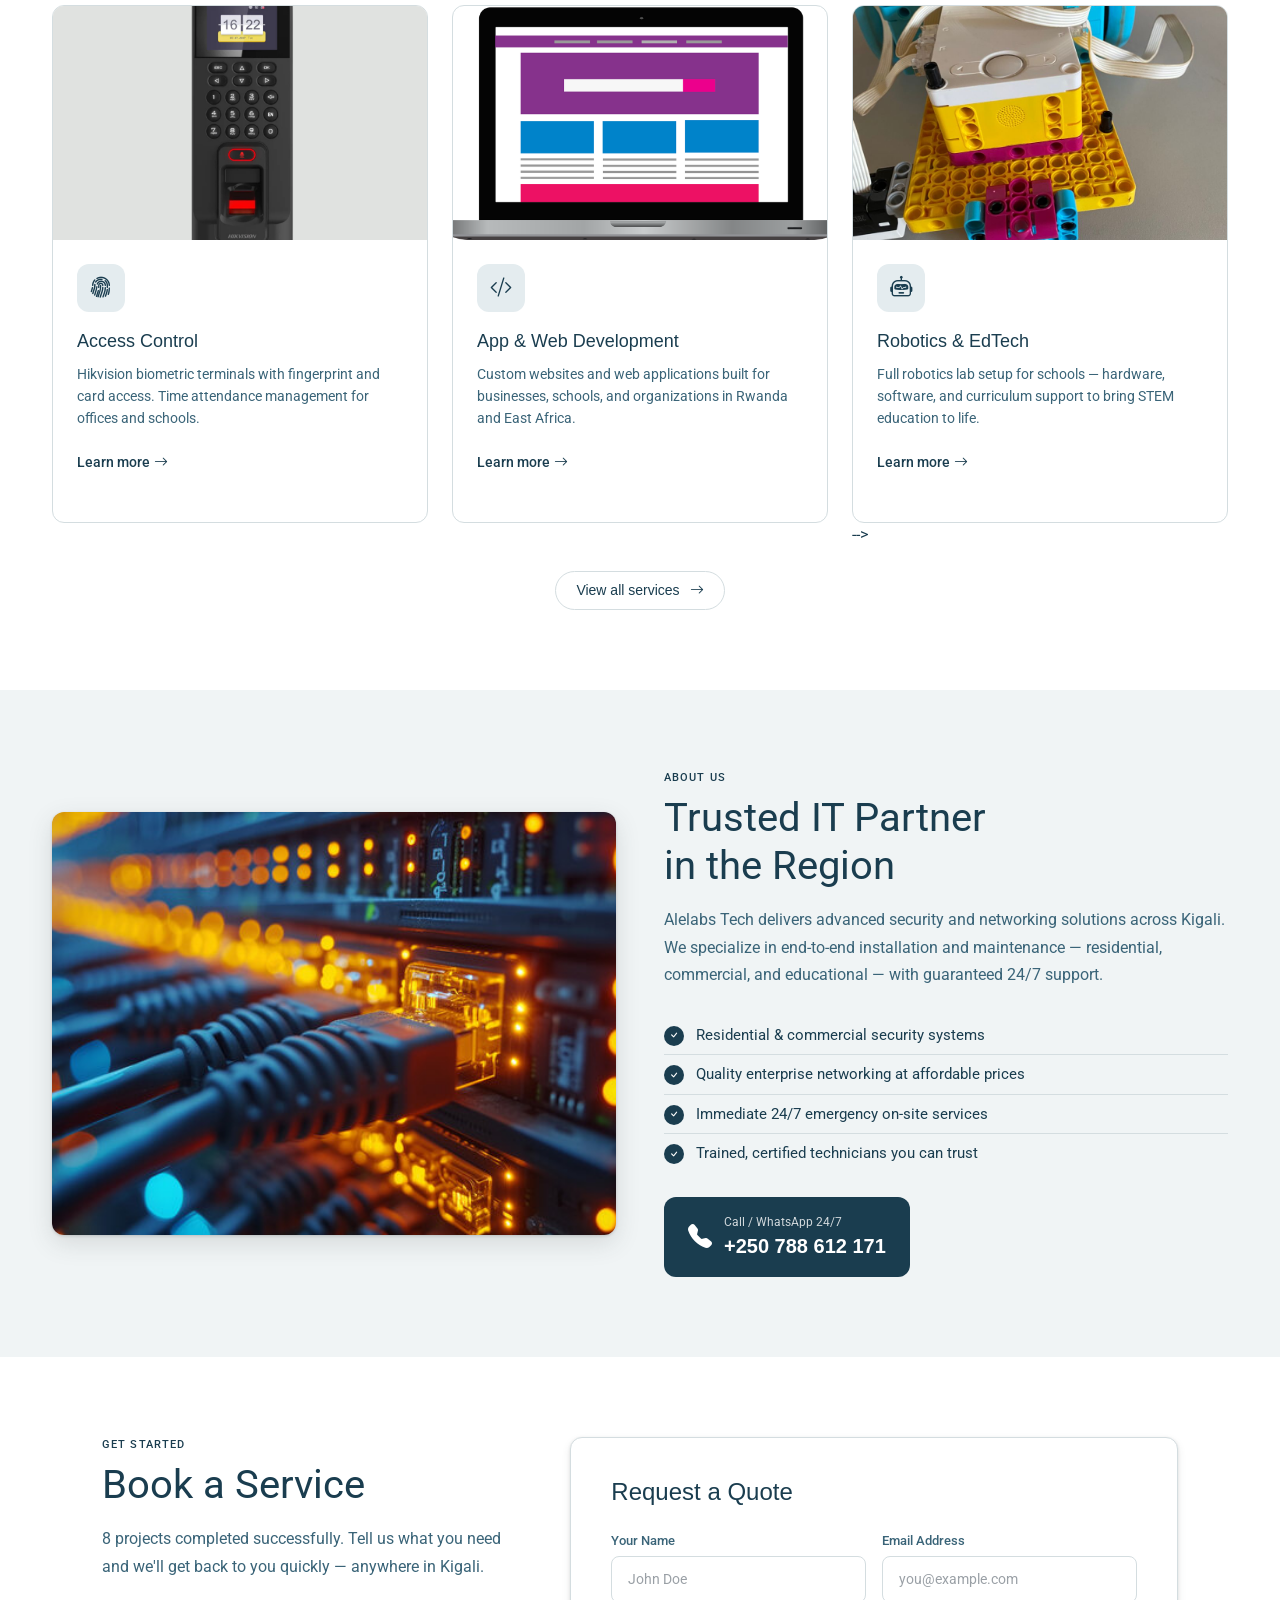
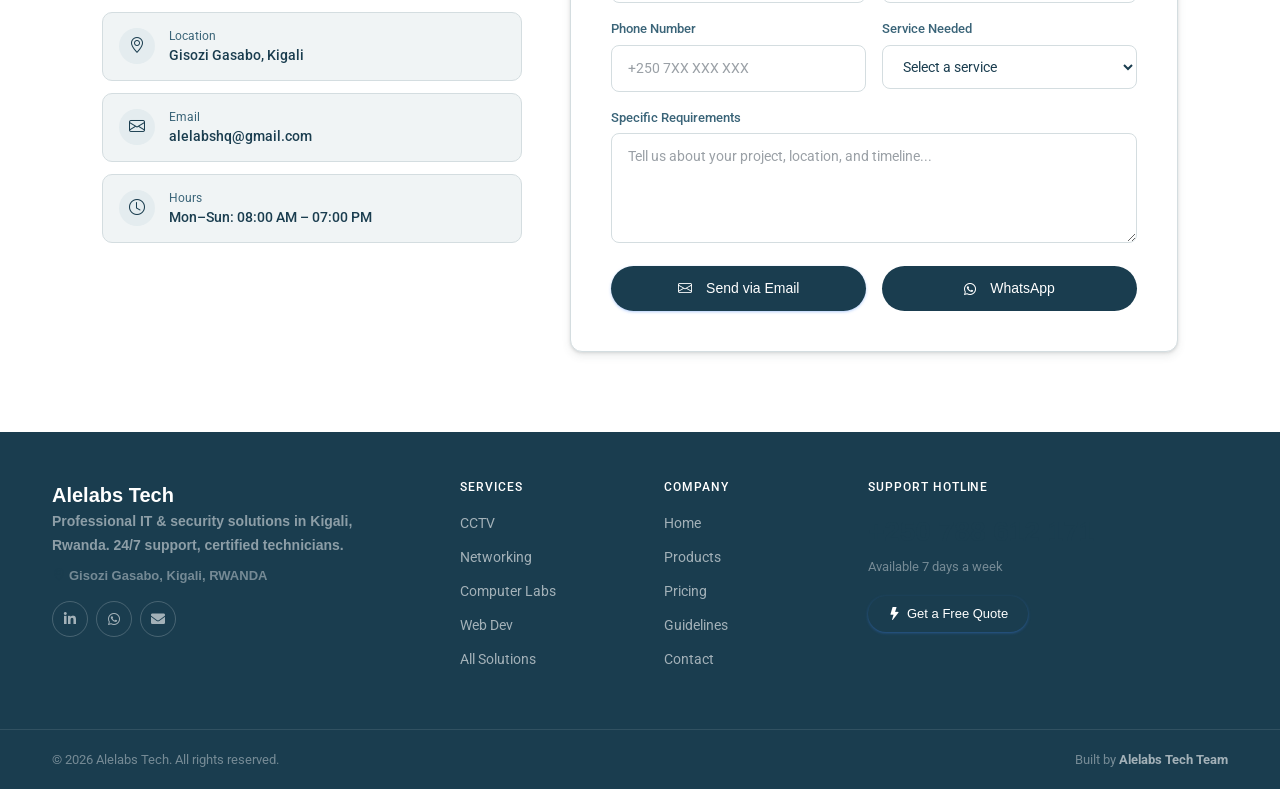
==== commit 9bef8304: "Fix comment syntax in index.html" ====
--- a/index.html
+++ b/index.html
@@ -284,7 +284,7 @@
         </div>
       </div>
 
-      <!-- Web Dev -->
+      <!-- <!-- Web Dev -->
       <div class="col-lg-4 col-md-6">
         <div class="g-card">
           <img src="img/webdev.png" alt="Web Development">
@@ -311,7 +311,7 @@
             <p class="g-card-text">Full robotics lab setup for schools — hardware, software, and curriculum support to bring STEM education to life.</p>
             <a href="solutions.html" class="g-card-link">Learn more <i class="bi bi-arrow-right"></i></a>
           </div>
-        </div>
+        </div> -->
       </div>
     </div>
 
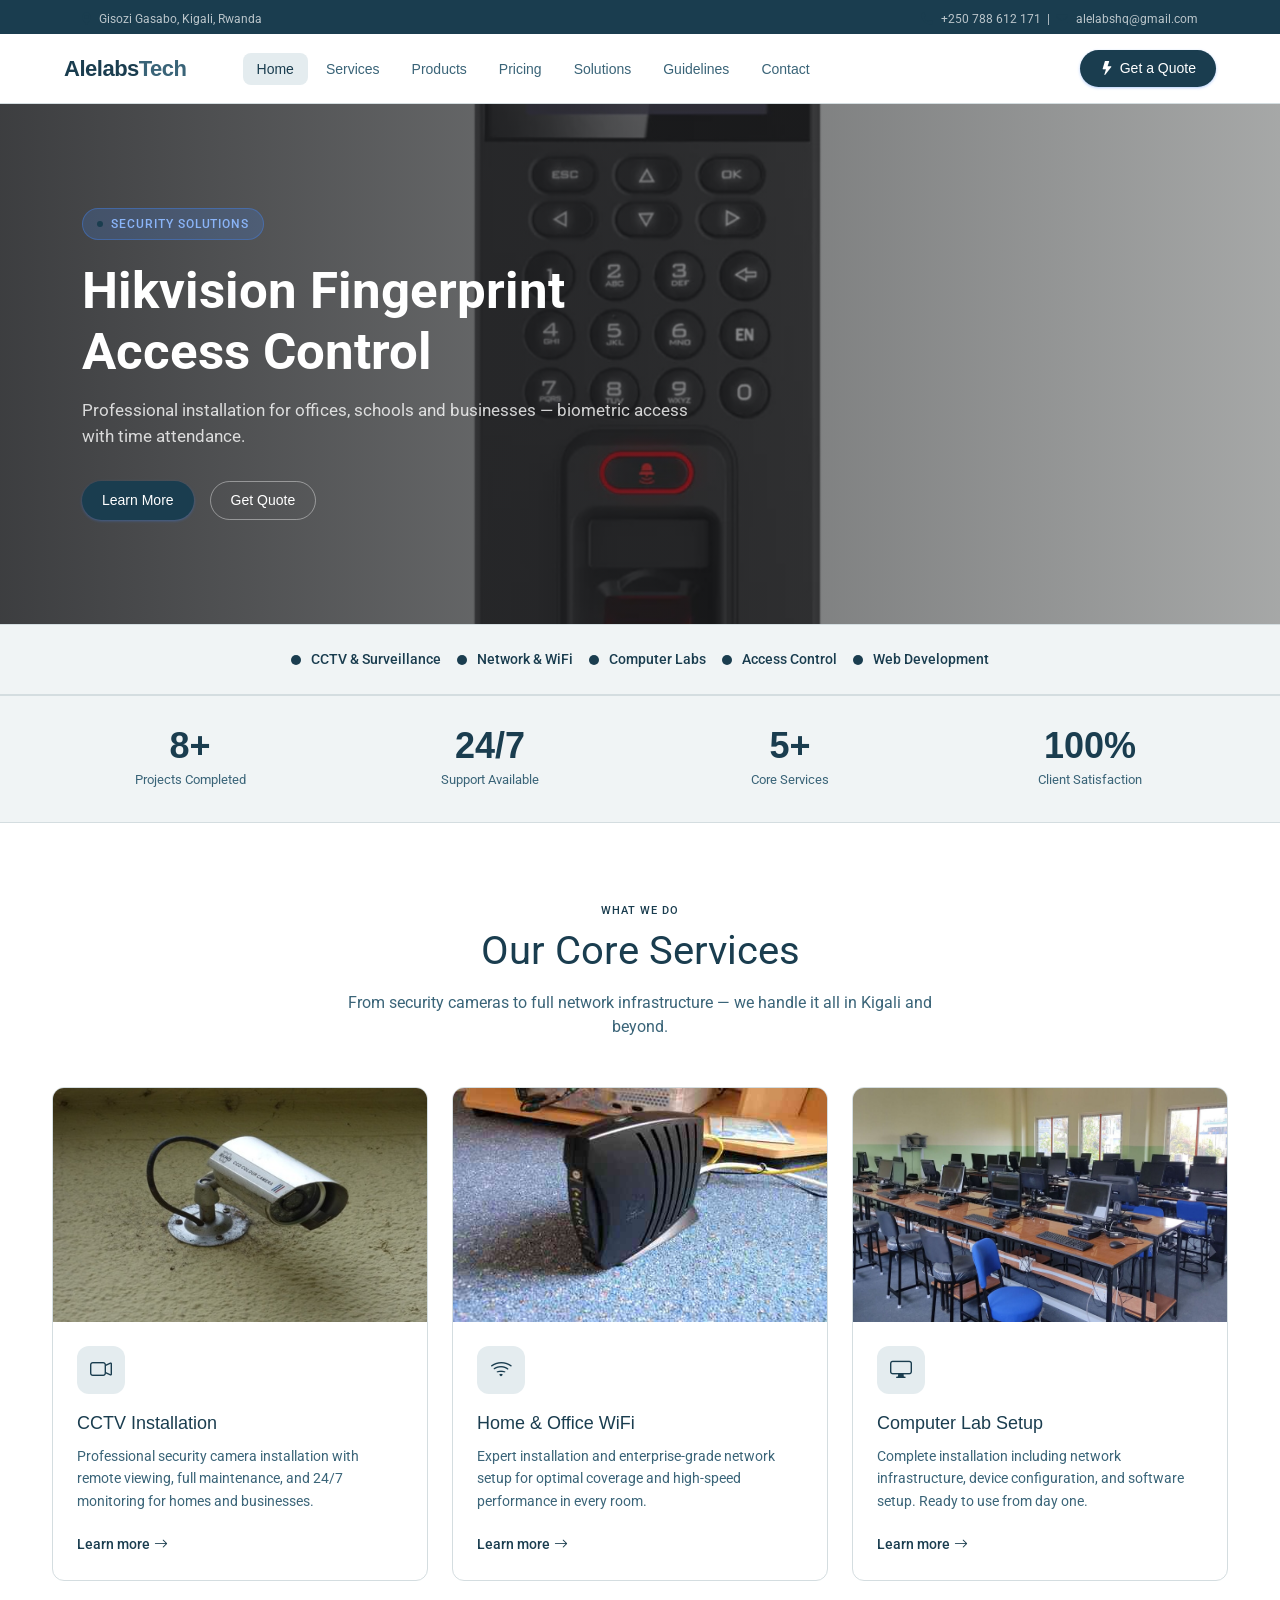
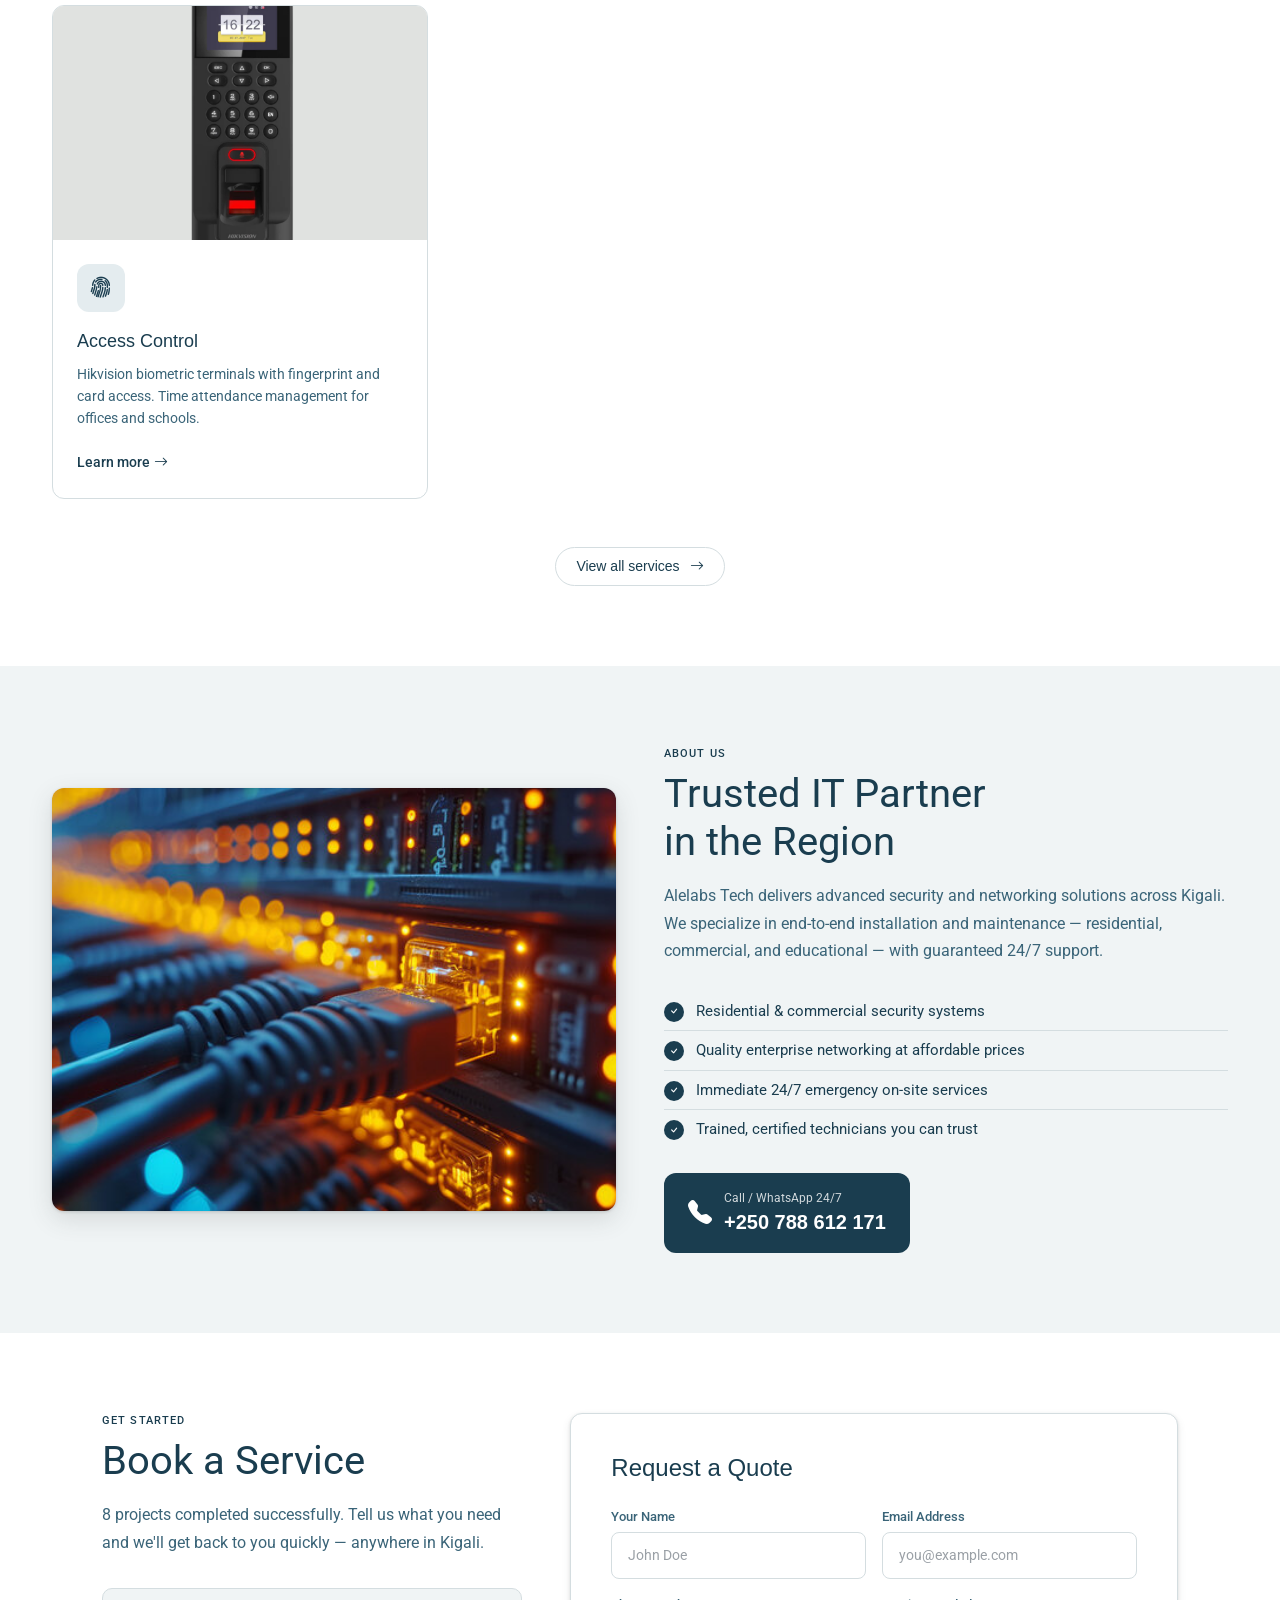
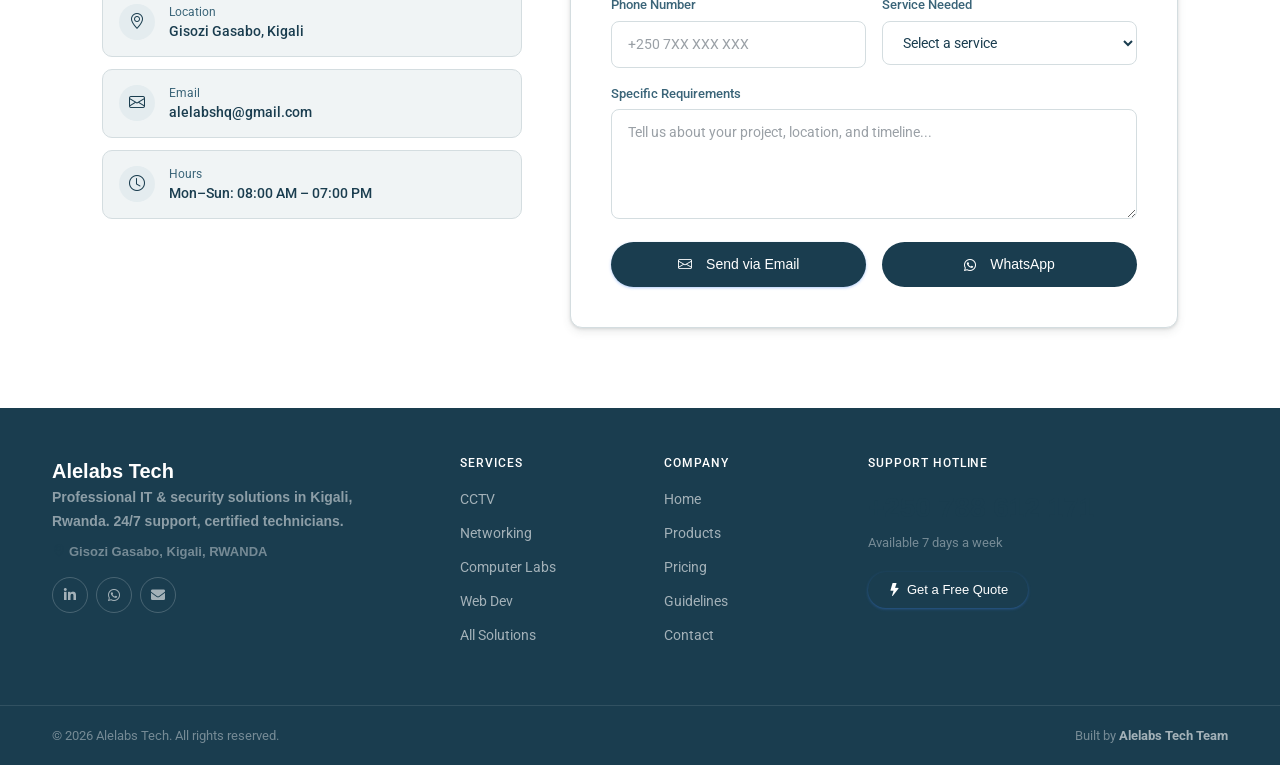
==== commit 5f709b78: "Clean up index.html by removing commented sections Removed commented-out sections for Web Developmen" ====
--- a/index.html
+++ b/index.html
@@ -283,35 +283,7 @@
           </div>
         </div>
       </div>
-
-      <!-- <!-- Web Dev -->
-      <div class="col-lg-4 col-md-6">
-        <div class="g-card">
-          <img src="img/webdev.png" alt="Web Development">
-          <div class="g-card-body">
-            <div class="g-card-icon" style="background:var(--g-blue-bg);">
-              <i class="bi bi-code-slash" style="color:var(--g-blue);"></i>
-            </div>
-            <div class="g-card-title">App & Web Development</div>
-            <p class="g-card-text">Custom websites and web applications built for businesses, schools, and organizations in Rwanda and East Africa.</p>
-            <a href="service-website.html" class="g-card-link">Learn more <i class="bi bi-arrow-right"></i></a>
-          </div>
-        </div>
-      </div>
-
-      <!-- Robotics/EdTech -->
-      <div class="col-lg-4 col-md-6">
-        <div class="g-card">
-          <img src="img/robots1.jpg" alt="Robotics Lab">
-          <div class="g-card-body">
-            <div class="g-card-icon" style="background:var(--g-blue-bg);">
-              <i class="bi bi-robot" style="color:var(--g-blue);"></i>
-            </div>
-            <div class="g-card-title">Robotics & EdTech</div>
-            <p class="g-card-text">Full robotics lab setup for schools — hardware, software, and curriculum support to bring STEM education to life.</p>
-            <a href="solutions.html" class="g-card-link">Learn more <i class="bi bi-arrow-right"></i></a>
-          </div>
-        </div> -->
+    
       </div>
     </div>
 
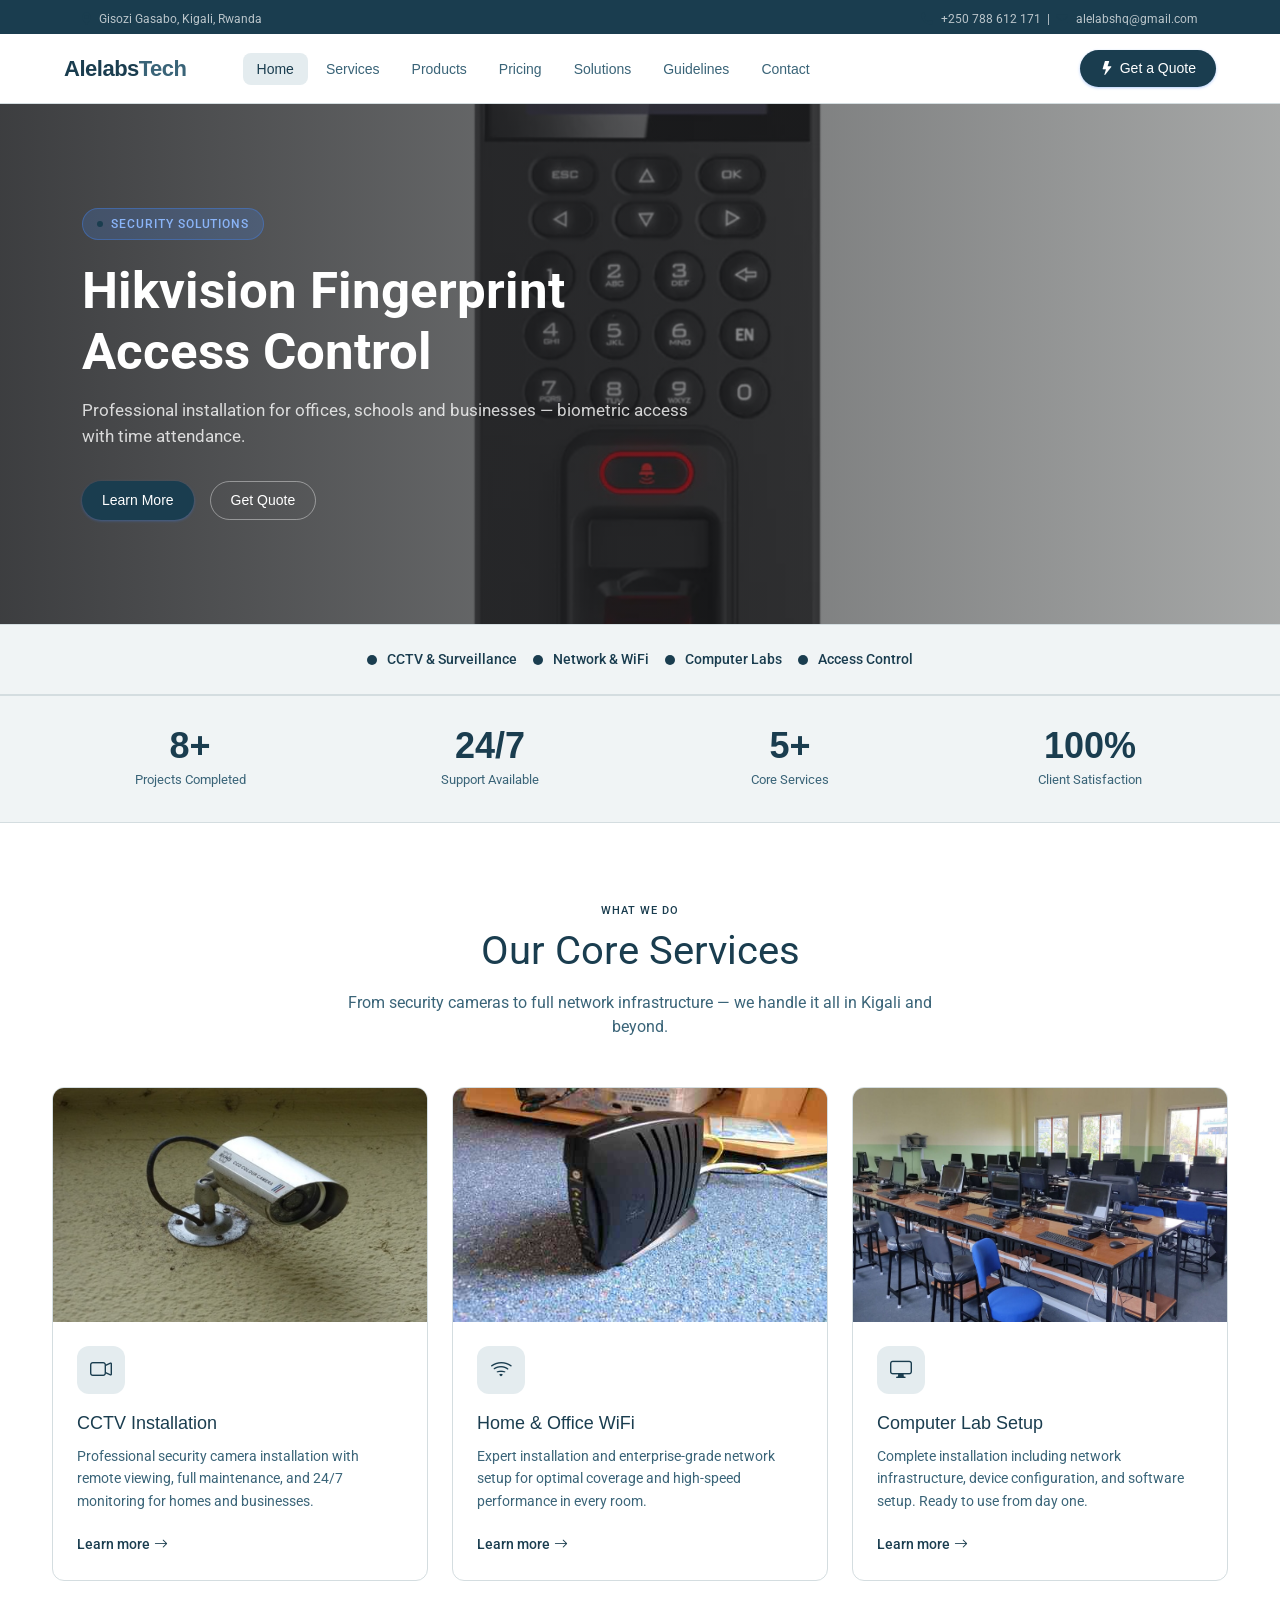
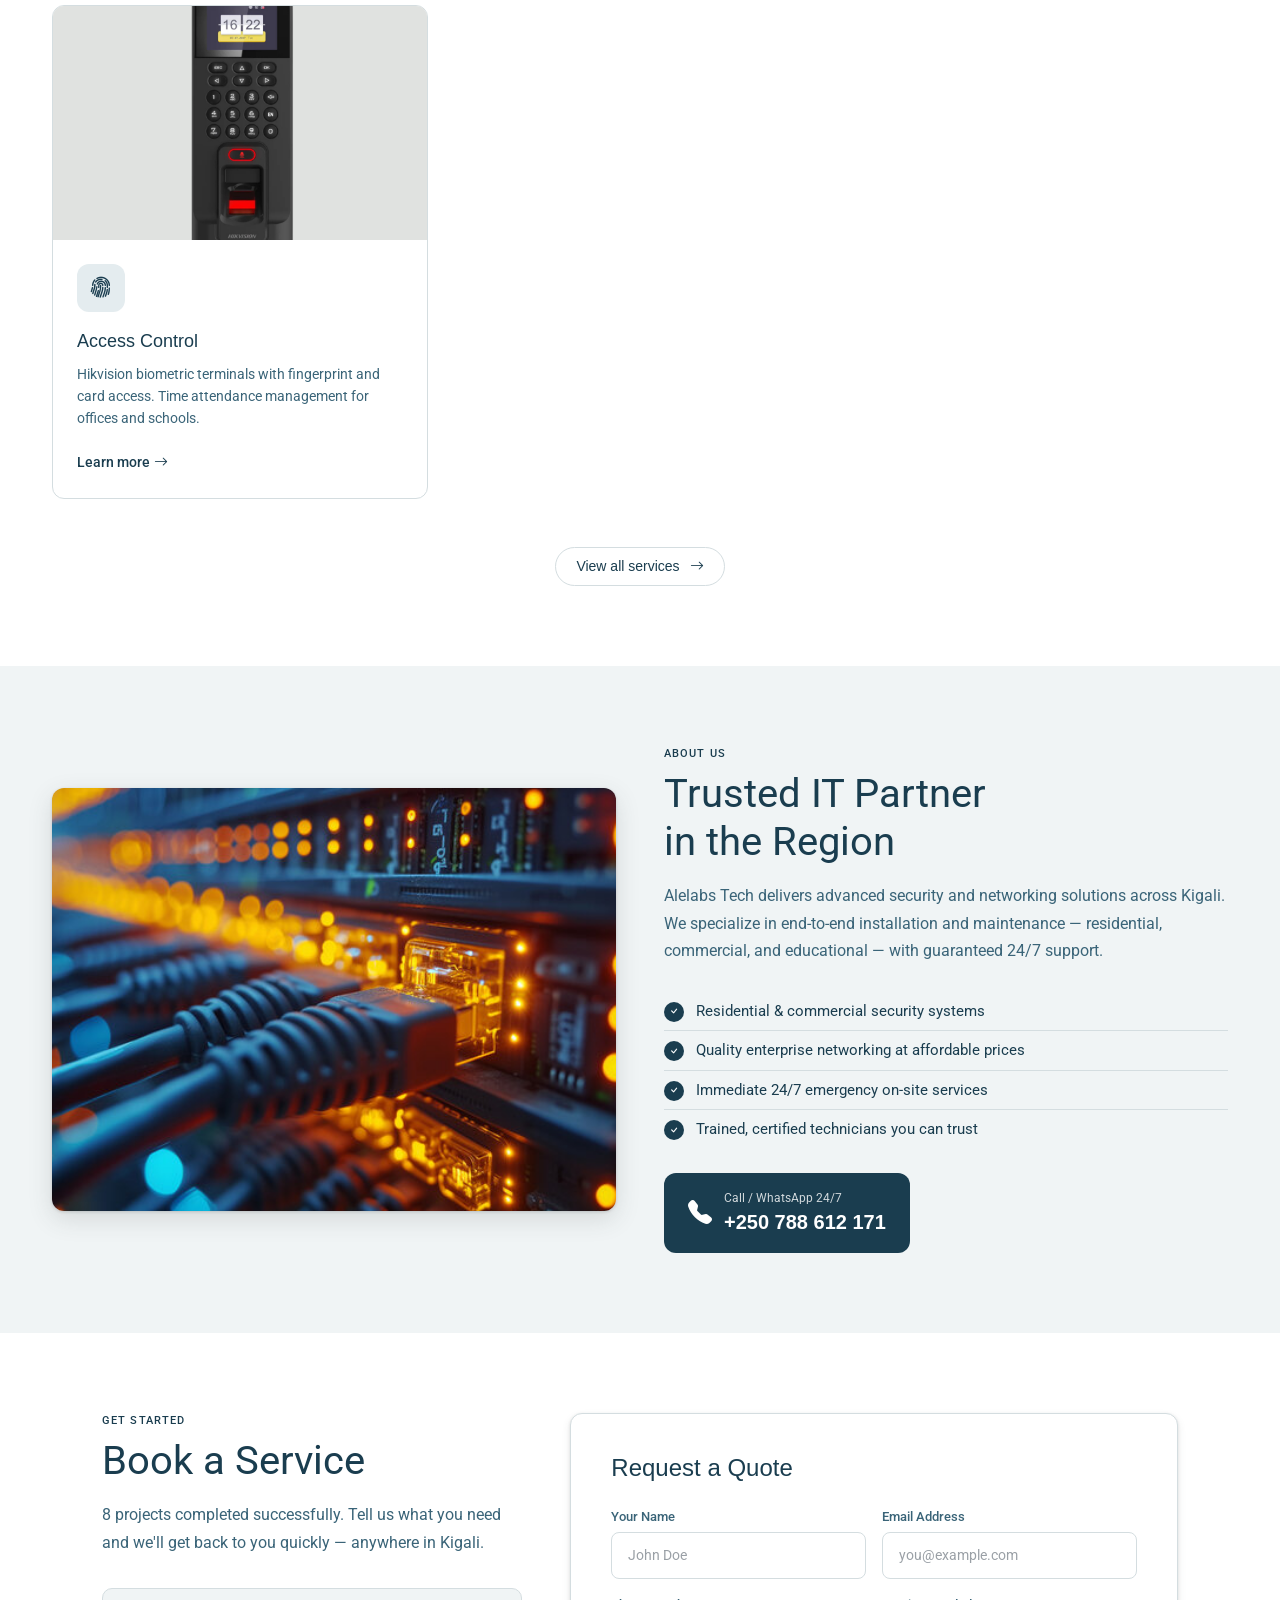
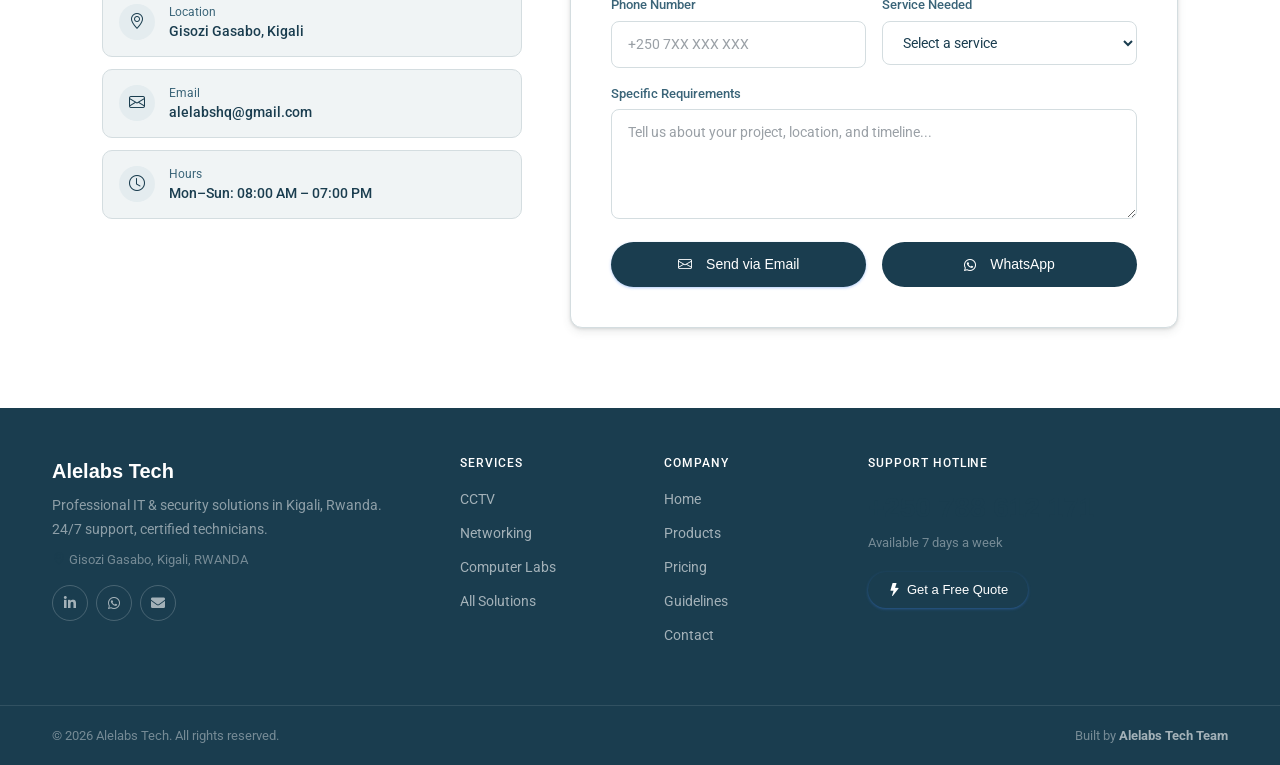
==== commit 00525981: "Refactor index.html to improve structure and readability Removed unused sections and cleaned up the " ====
--- a/index.html
+++ b/index.html
@@ -7,18 +7,17 @@
   <meta name="description" content="Alelabs Tech provides professional CCTV, networking, computer lab, and access control solutions in Kigali, Rwanda. 24/7 expert support.">
   <meta name="keywords" content="CCTV installation, network solutions, computer lab, WiFi, Kigali, Rwanda, IT services">
   <link rel="icon" href="img/logo.jpg">
-
+  
   <!-- Google Fonts -->
   <link rel="preconnect" href="https://fonts.googleapis.com">
   <link rel="preconnect" href="https://fonts.gstatic.com" crossorigin>
   <link href="https://fonts.googleapis.com/css2?family=Google+Sans:wght@400;500;700&family=Roboto:wght@300;400;500&display=swap" rel="stylesheet">
-
+  
   <!-- Icons & Bootstrap -->
   <link href="https://cdnjs.cloudflare.com/ajax/libs/font-awesome/5.15.4/css/all.min.css" rel="stylesheet">
   <link href="https://cdn.jsdelivr.net/npm/bootstrap-icons@1.10.5/font/bootstrap-icons.css" rel="stylesheet">
   <link href="https://cdn.jsdelivr.net/npm/bootstrap@5.3.0/dist/css/bootstrap.min.css" rel="stylesheet">
   <link href="https://cdnjs.cloudflare.com/ajax/libs/OwlCarousel2/2.3.4/assets/owl.carousel.min.css" rel="stylesheet">
-
   <link rel="stylesheet" href="css/style.css">
 </head>
 <body>
@@ -74,7 +73,6 @@
 <!-- ===== HERO CAROUSEL ===== -->
 <div class="g-hero-carousel position-relative">
   <div class="owl-carousel header-carousel">
-
     <div class="g-carousel-item">
       <img src="img/Terminal-2.png" alt="Access Control">
       <div class="g-carousel-overlay"></div>
@@ -92,7 +90,6 @@
         </div>
       </div>
     </div>
-
     <div class="g-carousel-item">
       <img src="img/cctvbg.jpg" alt="CCTV Installation">
       <div class="g-carousel-overlay"></div>
@@ -110,7 +107,6 @@
         </div>
       </div>
     </div>
-
     <div class="g-carousel-item">
       <img src="img/bgs1.jpg" alt="Network Solutions">
       <div class="g-carousel-overlay"></div>
@@ -128,7 +124,6 @@
         </div>
       </div>
     </div>
-
     <div class="g-carousel-item">
       <img src="img/labres.jpg" alt="Computer Lab Setup">
       <div class="g-carousel-overlay"></div>
@@ -171,11 +166,6 @@
       <div class="col-6 col-md-auto">
         <div class="g-solution-item">
           <span class="g-solution-dot" style="background:var(--g-blue);"></span>Access Control
-        </div>
-      </div>
-      <div class="col-6 col-md-auto">
-        <div class="g-solution-item">
-          <span class="g-solution-dot" style="background:var(--g-blue);"></span>Web Development
         </div>
       </div>
     </div>
@@ -222,7 +212,6 @@
       <h2 class="g-section-title">Our Core Services</h2>
       <p class="g-section-sub mx-auto" style="margin-top:8px;color:var(--g-mid);">From security cameras to full network infrastructure — we handle it all in Kigali and beyond.</p>
     </div>
-
     <div class="row g-4">
       <!-- CCTV -->
       <div class="col-lg-4 col-md-6">
@@ -238,7 +227,6 @@
           </div>
         </div>
       </div>
-
       <!-- WiFi -->
       <div class="col-lg-4 col-md-6">
         <div class="g-card">
@@ -253,7 +241,6 @@
           </div>
         </div>
       </div>
-
       <!-- Lab -->
       <div class="col-lg-4 col-md-6">
         <div class="g-card">
@@ -268,7 +255,6 @@
           </div>
         </div>
       </div>
-
       <!-- Access Control -->
       <div class="col-lg-4 col-md-6">
         <div class="g-card">
@@ -283,10 +269,7 @@
           </div>
         </div>
       </div>
-    
-      </div>
-    </div>
-
+    </div>
     <div class="text-center mt-5">
       <a href="service.html" class="btn-g btn-g-outline">View all services <i class="bi bi-arrow-right ms-1"></i></a>
     </div>
@@ -307,22 +290,10 @@
           Alelabs Tech delivers advanced security and networking solutions across Kigali. We specialize in end-to-end installation and maintenance — residential, commercial, and educational — with guaranteed 24/7 support.
         </p>
         <ul class="g-checklist mb-4">
-          <li>
-            <span class="g-check-icon"><i class="bi bi-check" style="font-size:12px;"></i></span>
-            Residential &amp; commercial security systems
-          </li>
-          <li>
-            <span class="g-check-icon"><i class="bi bi-check" style="font-size:12px;"></i></span>
-            Quality enterprise networking at affordable prices
-          </li>
-          <li>
-            <span class="g-check-icon"><i class="bi bi-check" style="font-size:12px;"></i></span>
-            Immediate 24/7 emergency on-site services
-          </li>
-          <li>
-            <span class="g-check-icon"><i class="bi bi-check" style="font-size:12px;"></i></span>
-            Trained, certified technicians you can trust
-          </li>
+          <li><span class="g-check-icon"><i class="bi bi-check" style="font-size:12px;"></i></span>Residential &amp; commercial security systems</li>
+          <li><span class="g-check-icon"><i class="bi bi-check" style="font-size:12px;"></i></span>Quality enterprise networking at affordable prices</li>
+          <li><span class="g-check-icon"><i class="bi bi-check" style="font-size:12px;"></i></span>Immediate 24/7 emergency on-site services</li>
+          <li><span class="g-check-icon"><i class="bi bi-check" style="font-size:12px;"></i></span>Trained, certified technicians you can trust</li>
         </ul>
         <div class="g-contact-chip d-inline-flex">
           <i class="bi bi-telephone-fill g-contact-chip-icon"></i>
@@ -346,8 +317,6 @@
         <p style="font-size:16px;color:var(--g-mid);line-height:1.7;margin-bottom:32px;">
           8 projects completed successfully. Tell us what you need and we'll get back to you quickly — anywhere in Kigali.
         </p>
-
-        <!-- contact chips -->
         <div style="display:flex;flex-direction:column;gap:12px;">
           <div style="display:flex;align-items:center;gap:14px;padding:14px 16px;border:1px solid var(--g-border);border-radius:10px;background:var(--g-light);">
             <div style="width:36px;height:36px;border-radius:50%;background:var(--g-blue-bg);display:flex;align-items:center;justify-content:center;">
@@ -378,7 +347,6 @@
           </div>
         </div>
       </div>
-
       <div class="col-lg-7">
         <div class="g-form-card">
           <h4 style="font-family:'Google Sans',sans-serif;font-weight:500;color:var(--g-dark);margin-bottom:24px;">Request a Quote</h4>
@@ -404,7 +372,6 @@
                   <option>Network Solutions</option>
                   <option>Computer Lab Setup</option>
                   <option>Access Control</option>
-                  <option>App & Website Services</option>
                   <option>Robotics / EdTech</option>
                 </select>
               </div>
@@ -435,9 +402,7 @@
   <div class="container" style="max-width:1200px;">
     <div class="row g-5">
       <div class="col-lg-4">
-        <span class="g-footer-brand">
-          <span>Alelabs Tech
-        </span>
+        <span class="g-footer-brand">Alelabs Tech</span>
         <p style="font-size:14px;color:rgba(255,255,255,.5);line-height:1.7;margin-bottom:8px;">
           Professional IT & security solutions in Kigali, Rwanda. 24/7 support, certified technicians.
         </p>
@@ -450,18 +415,15 @@
           <a href="mailto:alelabshq@gmail.com"><i class="fa fa-envelope"></i></a>
         </div>
       </div>
-
       <div class="col-6 col-lg-2">
         <h6>Services</h6>
         <ul class="g-footer-links">
           <li><a href="service-cctv.html">CCTV</a></li>
           <li><a href="service-networking.html">Networking</a></li>
           <li><a href="service-lab.html">Computer Labs</a></li>
-          <li><a href="service-website.html">Web Dev</a></li>
           <li><a href="solutions.html">All Solutions</a></li>
         </ul>
       </div>
-
       <div class="col-6 col-lg-2">
         <h6>Company</h6>
         <ul class="g-footer-links">
@@ -472,7 +434,6 @@
           <li><a href="contact.html">Contact</a></li>
         </ul>
       </div>
-
       <div class="col-lg-4">
         <h6>Support Hotline</h6>
         <div style="font-size:28px;font-family:'Google Sans',sans-serif;font-weight:700;color:var(--g-blue);margin-bottom:4px;">+250 788 612 171</div>
@@ -483,7 +444,6 @@
       </div>
     </div>
   </div>
-
   <div class="g-footer-bottom">
     <div class="container d-flex justify-content-between flex-wrap gap-2" style="max-width:1200px;">
       <span>&copy; 2026 Alelabs Tech. All rights reserved.</span>
@@ -496,7 +456,6 @@
 <script src="https://code.jquery.com/jquery-3.6.0.min.js"></script>
 <script src="https://cdn.jsdelivr.net/npm/bootstrap@5.3.0/dist/js/bootstrap.bundle.min.js"></script>
 <script src="https://cdnjs.cloudflare.com/ajax/libs/OwlCarousel2/2.3.4/owl.carousel.min.js"></script>
-
 <script>
   // Spinner
   window.addEventListener('load', function() {
